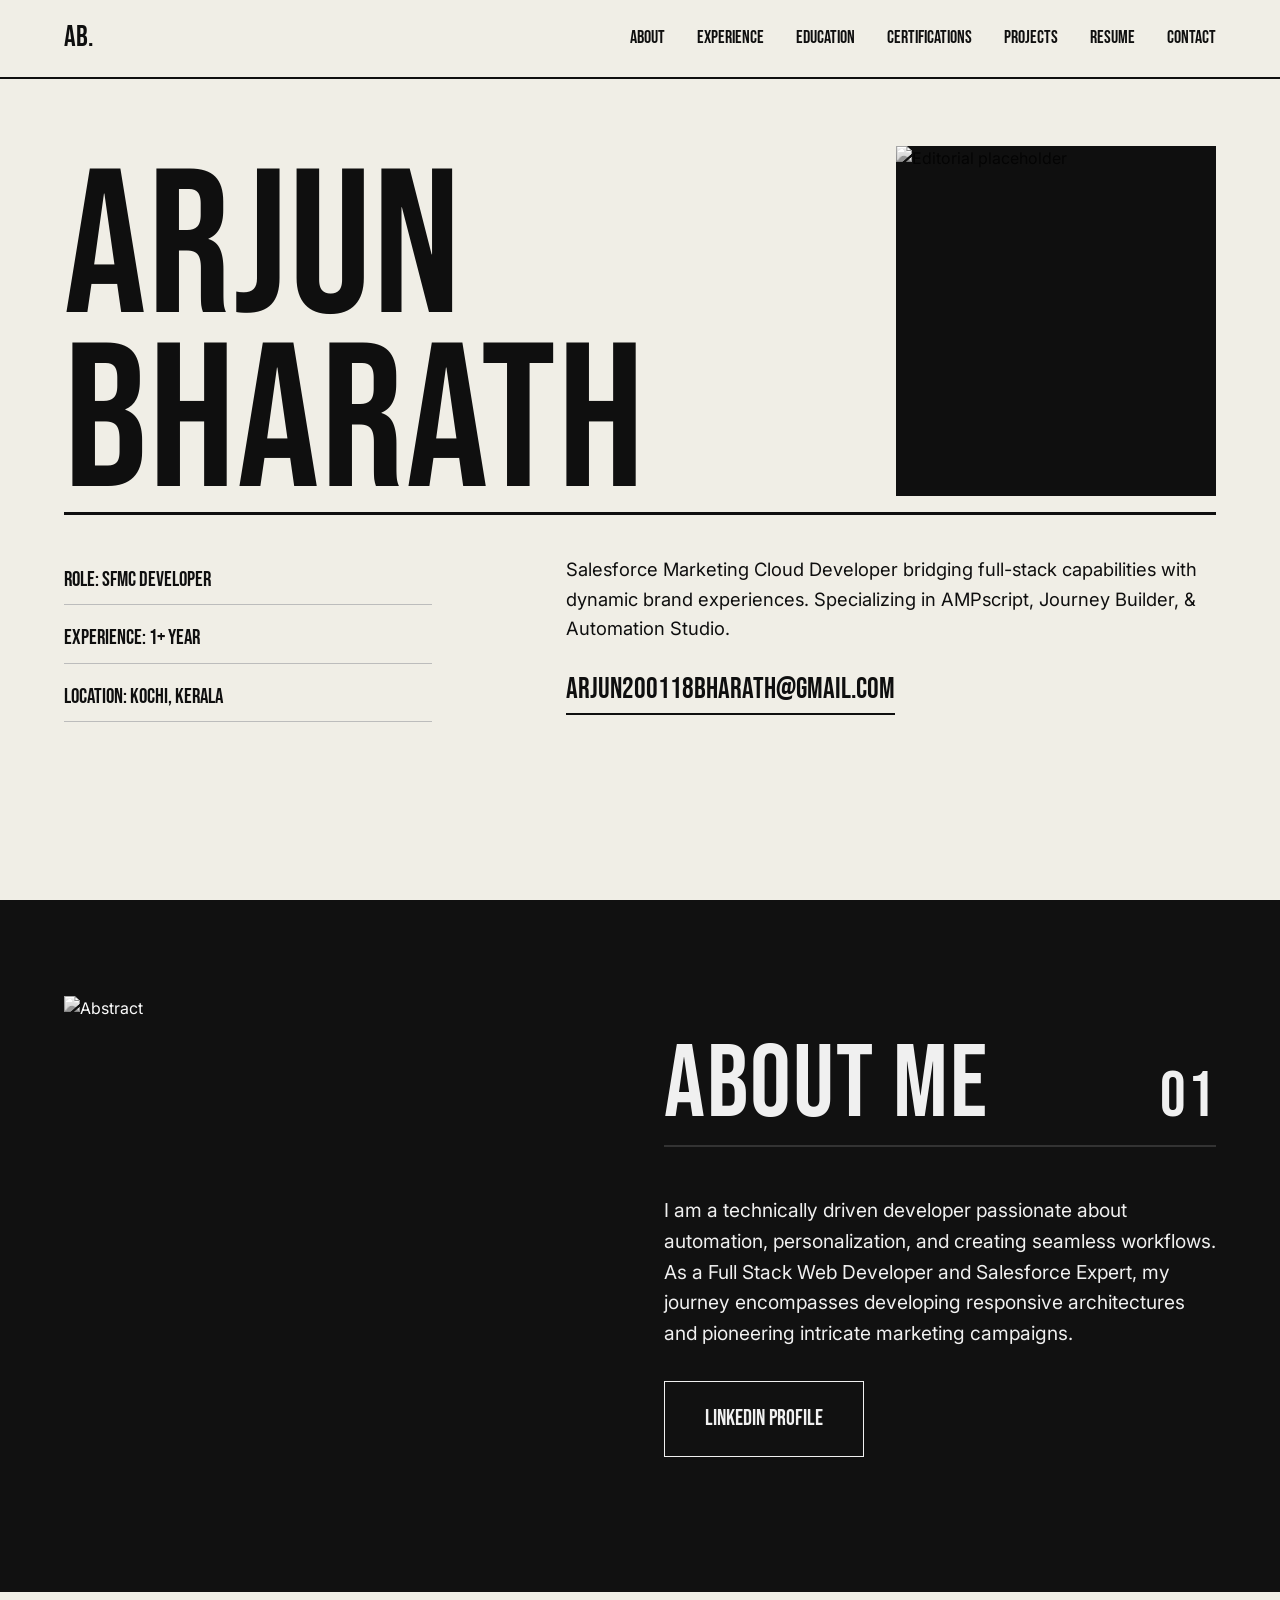
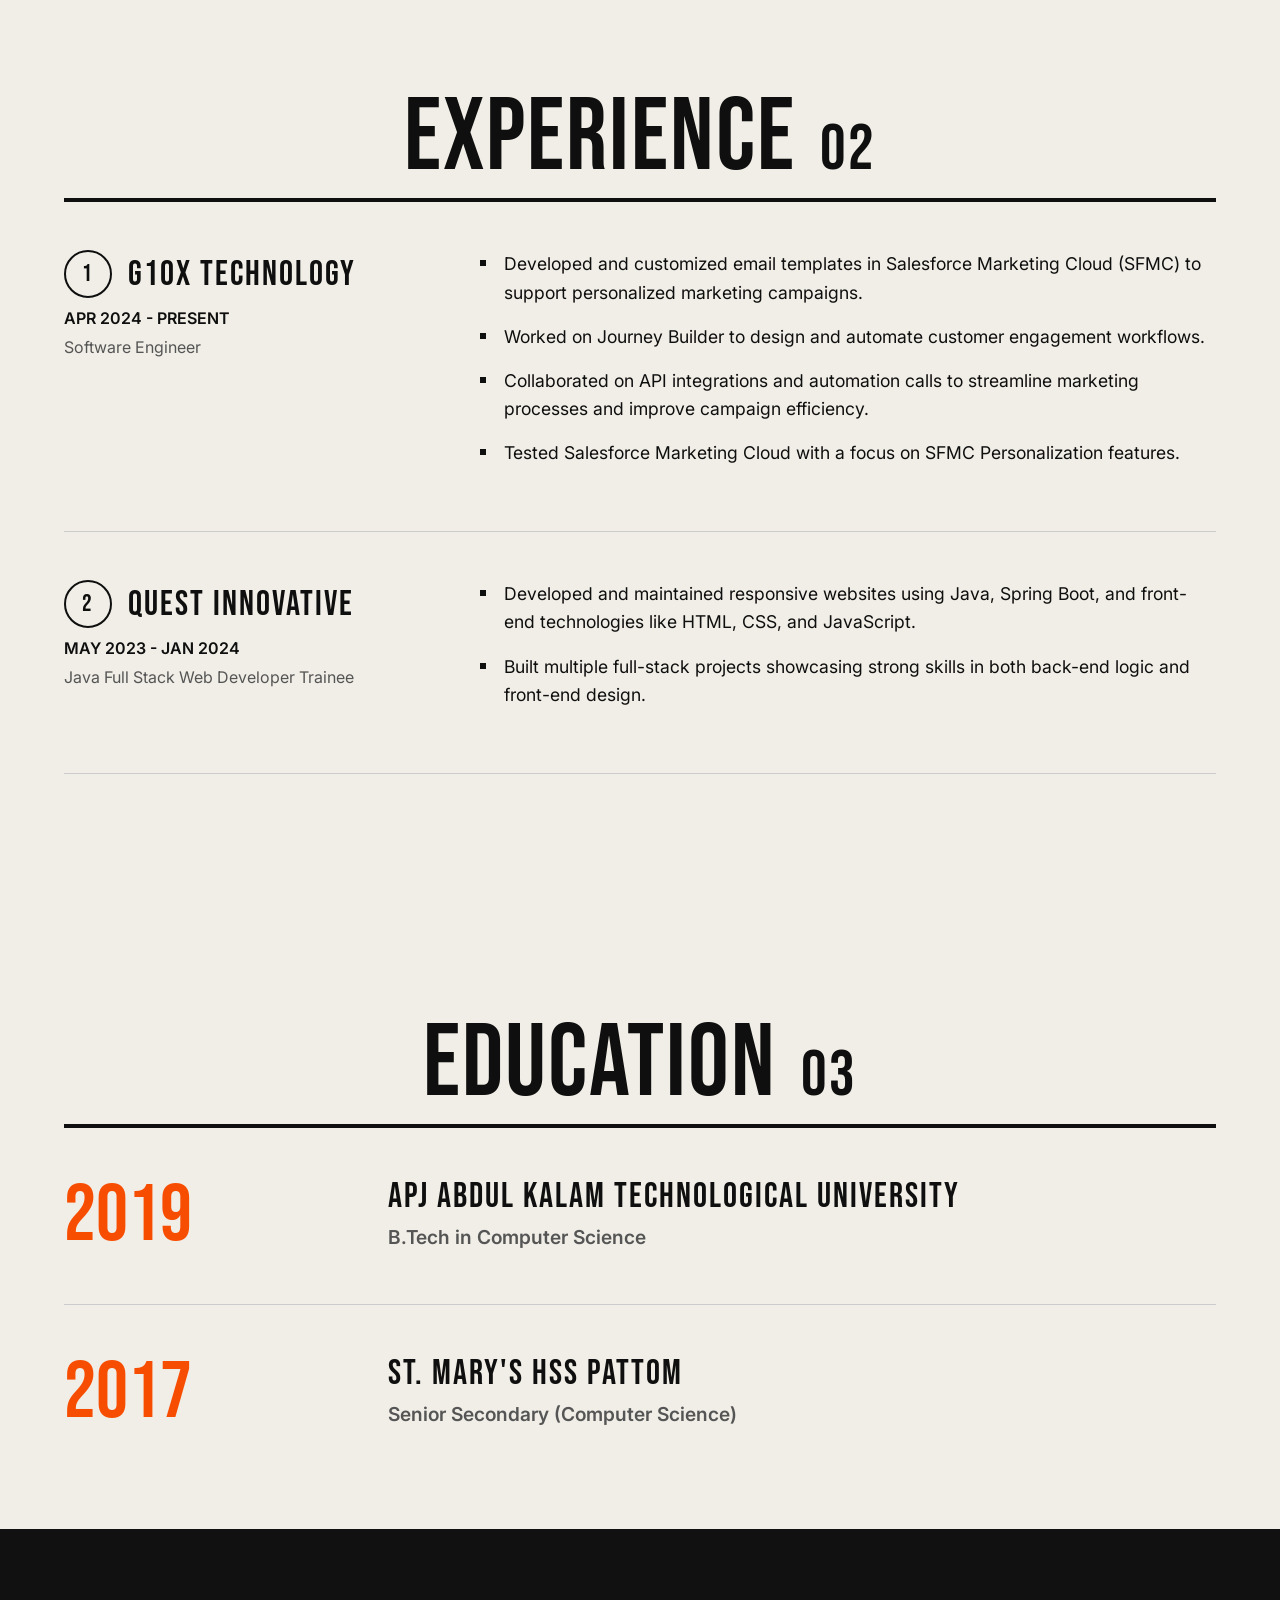
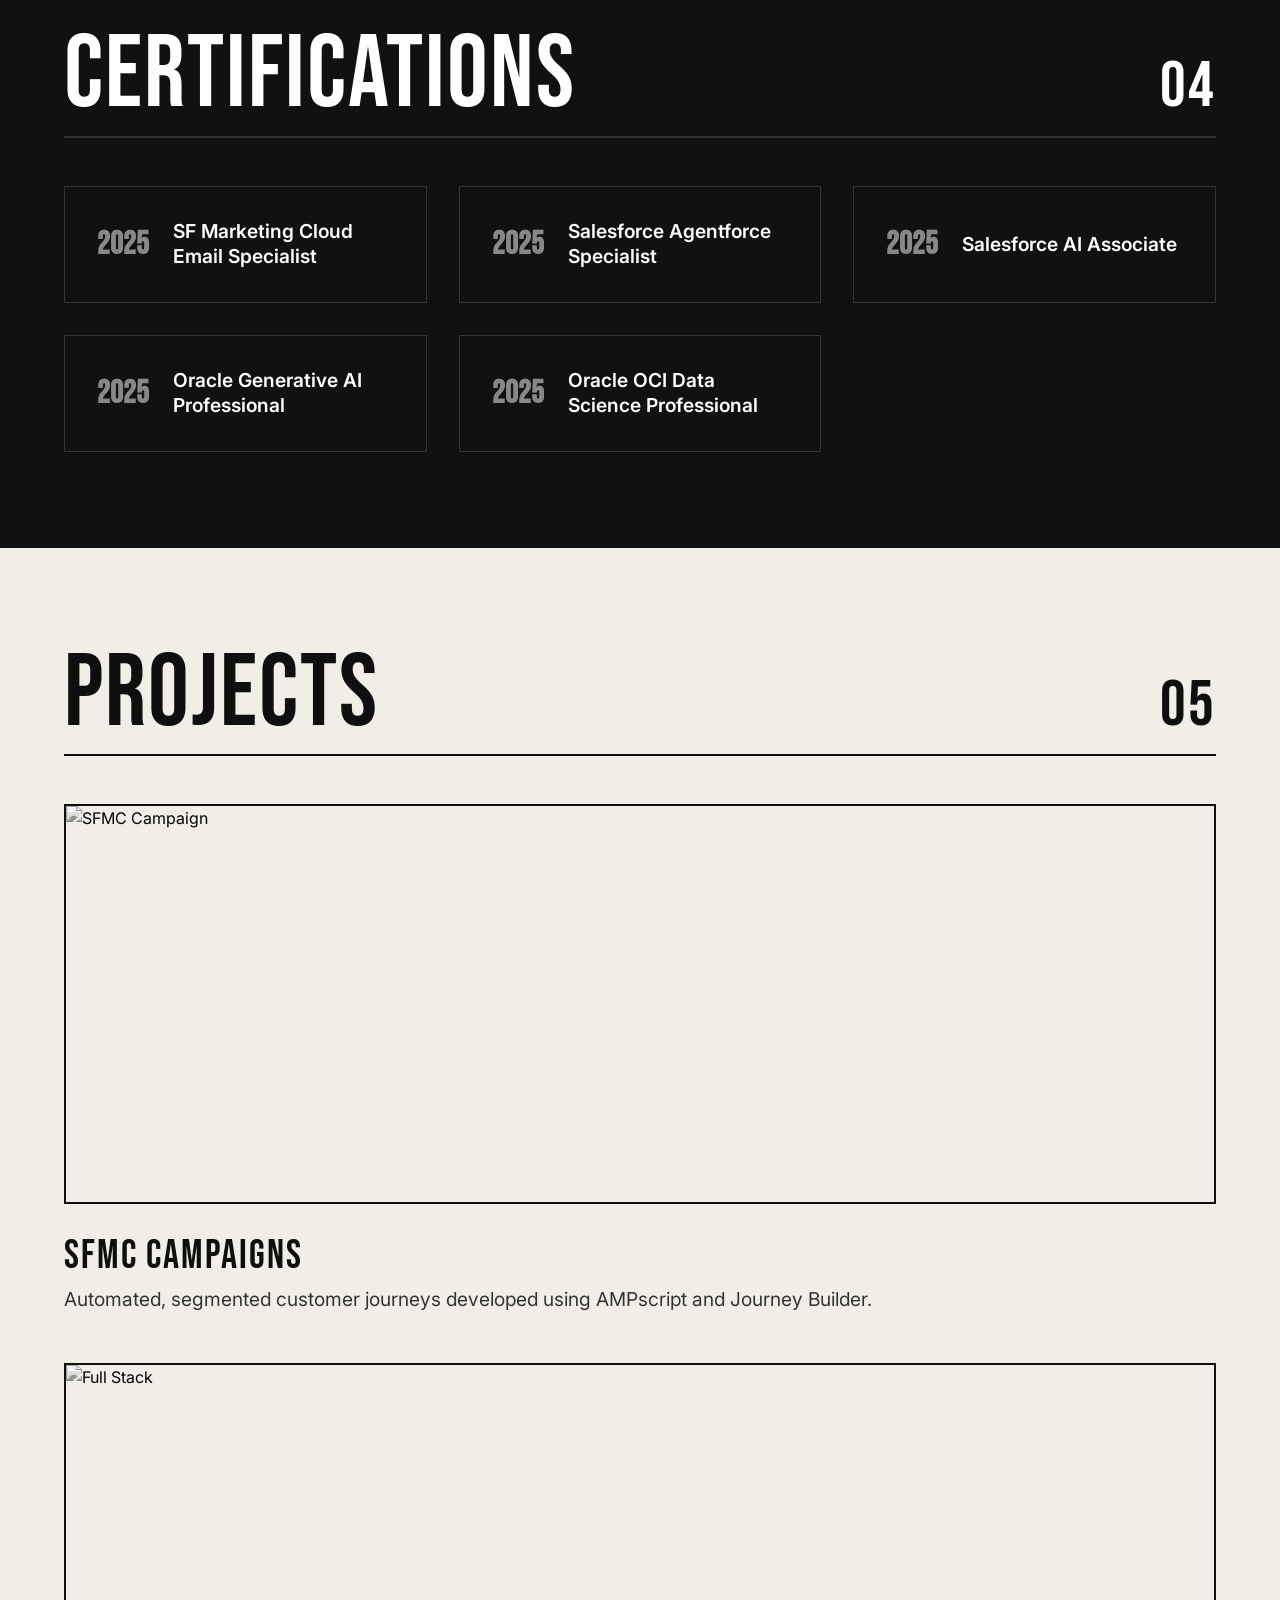
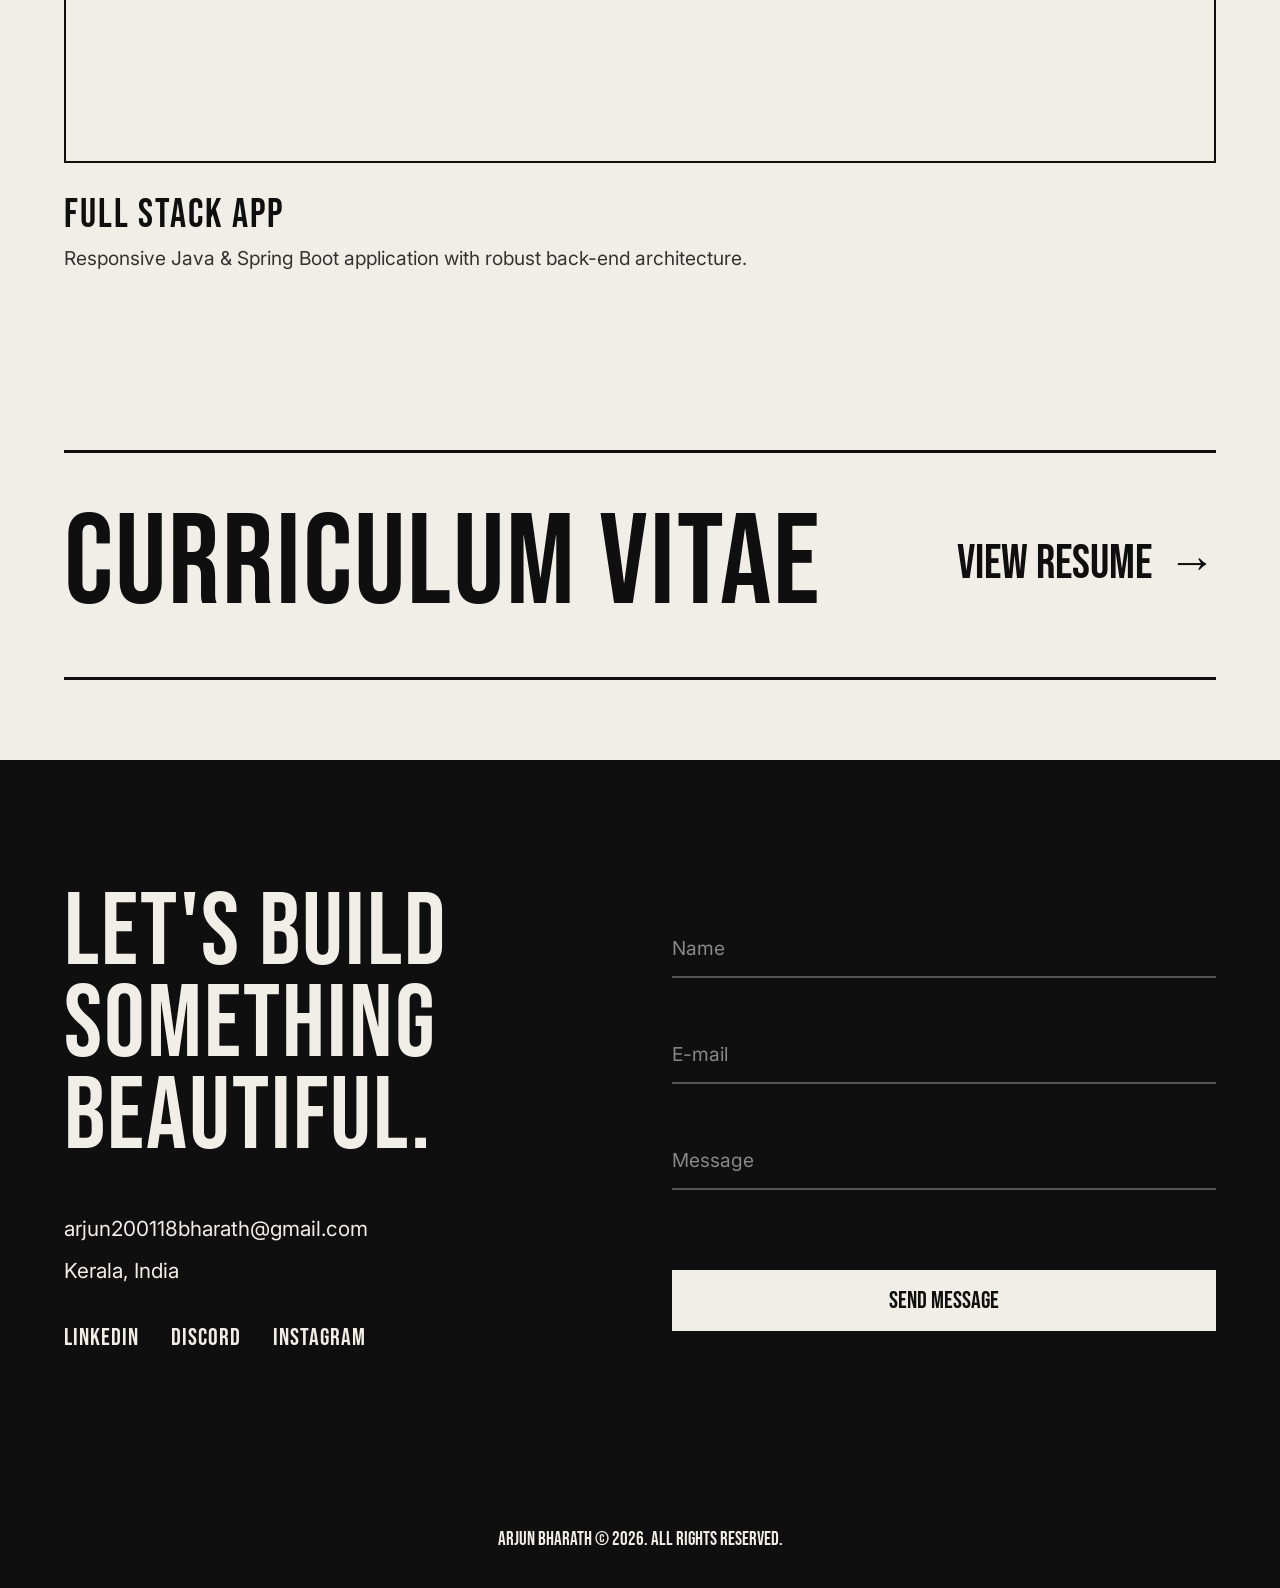
==== index.html @ ffaf6212 "Add files via upload" ====
<!DOCTYPE html>
<html lang="en">
<head>
    <meta charset="UTF-8">
    <meta name="viewport" content="width=device-width, initial-scale=1.0">
    <title>Arjun Bharath | Full Stack & Salesforce Developer</title>
    <!-- Google Fonts -->
    <link rel="preconnect" href="https://fonts.googleapis.com">
    <link rel="preconnect" href="https://fonts.gstatic.com" crossorigin>
    <link href="https://fonts.googleapis.com/css2?family=Bebas+Neue&family=Inter:wght@300;400;600&display=swap" rel="stylesheet">
    <link rel="stylesheet" href="style.css">
</head>
<body>
    
    <nav class="navbar">
        <a href="#" class="nav-brand">
            <span class="brand-short">AB.</span>
            <span class="brand-long">ARJUN BHARATH</span>
        </a>
        <div class="menu-toggle" id="mobile-menu">
            <span class="bar"></span>
            <span class="bar"></span>
            <span class="bar"></span>
        </div>
        <div class="nav-links" id="nav-links">
            <ul class="nav-list">
                <li><a href="#about" class="scroll-link">About</a></li>
                <li><a href="#experience" class="scroll-link">Experience</a></li>
                <li><a href="#education" class="scroll-link">Education</a></li>
                <li><a href="#certifications" class="scroll-link">Certifications</a></li>
                <li><a href="#projects" class="scroll-link">Projects</a></li>
                <li><a href="#resume" class="scroll-link">Resume</a></li>
                <li><a href="#contact" class="scroll-link">Contact</a></li>
            </ul>
            <div class="mobile-socials">
                <a href="https://linkedin.com/in/arjun-bharath-sr/" target="_blank">Ln.</a>
                <a href="#" target="_blank">Dc.</a>
                <a href="#" target="_blank">Ig.</a>
            </div>
        </div>
    </nav>

    <div id="smooth-wrapper">
        <div id="smooth-content">
            
            <header class="section-hero gs-reveal">
                <div class="hero-top-grid">
                    <h1 class="hero-title">ARJUN<br>BHARATH</h1>
                    <div class="hero-img-wrapper">
                        <img src="https://images.unsplash.com/photo-1549492423-400259a2e574?ixlib=rb-4.0.3&auto=format&fit=crop&w=800&q=80" alt="Editorial placeholder" class="hero-img">
                    </div>
                </div>
                <div class="hero-bottom-grid">
                    <div class="hero-meta">
                        <p>ROLE: SFMC DEVELOPER</p>
                        <p>EXPERIENCE: 1+ YEAR</p>
                        <p>LOCATION: KOCHI, KERALA</p>
                    </div>
                    <div class="hero-desc">
                        <p>Salesforce Marketing Cloud Developer bridging full-stack capabilities with dynamic brand experiences. Specializing in AMPscript, Journey Builder, & Automation Studio.</p>
                        <a href="mailto:arjun200118bharath@gmail.com" class="hero-link">arjun200118bharath@gmail.com</a>
                    </div>
                </div>
            </header>

            <section class="section-about gs-reveal" id="about">
                <div class="grid-layout grid-2">
                    <div class="img-container">
                        <img src="https://images.unsplash.com/photo-1533090161767-e6ffed986c88?ixlib=rb-4.0.3&auto=format&fit=crop&w=600&q=80" alt="Abstract">
                    </div>
                    <div class="about-text">
                        <h2 class="section-title">ABOUT ME <span class="number">01</span></h2>
                        <div class="about-desc">
                            <p>I am a technically driven developer passionate about automation, personalization, and creating seamless workflows. As a Full Stack Web Developer and Salesforce Expert, my journey encompasses developing responsive architectures and pioneering intricate marketing campaigns.</p>
                            <a href="https://linkedin.com/in/arjun-bharath-sr/" class="link-btn">LINKEDIN PROFILE</a>
                        </div>
                    </div>
                </div>
            </section>

            <section class="section-experience gs-reveal" id="experience">
                <h2 class="section-title text-center">EXPERIENCE <span class="number">02</span></h2>
                <div class="timeline">
                    <!-- Item 1 -->
                    <div class="timeline-item">
                        <div class="timeline-meta">
                            <h3><span class="circle-num">1</span> G10X TECHNOLOGY</h3>
                            <p>APR 2024 - PRESENT</p>
                            <p class="role">Software Engineer</p>
                        </div>
                        <div class="timeline-desc">
                            <ul>
                                <li>Developed and customized email templates in Salesforce Marketing Cloud (SFMC) to support personalized marketing campaigns.</li>
                                <li>Worked on Journey Builder to design and automate customer engagement workflows.</li>
                                <li>Collaborated on API integrations and automation calls to streamline marketing processes and improve campaign efficiency.</li>
                                <li>Tested Salesforce Marketing Cloud with a focus on SFMC Personalization features.</li>
                            </ul>
                        </div>
                    </div>
                    <!-- Item 2 -->
                    <div class="timeline-item">
                        <div class="timeline-meta">
                            <h3><span class="circle-num">2</span> QUEST INNOVATIVE</h3>
                            <p>MAY 2023 - JAN 2024</p>
                            <p class="role">Java Full Stack Web Developer Trainee</p>
                        </div>
                        <div class="timeline-desc">
                            <ul>
                                <li>Developed and maintained responsive websites using Java, Spring Boot, and front-end technologies like HTML, CSS, and JavaScript.</li>
                                <li>Built multiple full-stack projects showcasing strong skills in both back-end logic and front-end design.</li>
                            </ul>
                        </div>
                    </div>
                </div>
            </section>

            <section class="section-education gs-reveal" id="education">
                <h2 class="section-title text-center">EDUCATION <span class="number">03</span></h2>
                <div class="edu-timeline">
                    <div class="edu-item">
                        <div class="edu-year">2019</div>
                        <div class="edu-details">
                            <h3>APJ ABDUL KALAM TECHNOLOGICAL UNIVERSITY</h3>
                            <p>B.Tech in Computer Science</p>
                        </div>
                    </div>
                    <div class="edu-item">
                        <div class="edu-year">2017</div>
                        <div class="edu-details">
                            <h3>ST. MARY'S HSS PATTOM</h3>
                            <p>Senior Secondary (Computer Science)</p>
                        </div>
                    </div>
                </div>
            </section>
            
            <section class="section-certs gs-reveal" id="certifications">
                <h2 class="section-title">CERTIFICATIONS <span class="number">04</span></h2>
                <div class="cert-grid">
                    <div class="cert-item" data-title="SF Marketing Cloud Email Specialist" data-year="2025"><span class="cert-year">2025</span> <span class="cert-name">SF Marketing Cloud Email Specialist</span></div>
                    <div class="cert-item" data-title="Salesforce Agentforce Specialist" data-year="2025"><span class="cert-year">2025</span> <span class="cert-name">Salesforce Agentforce Specialist</span></div>
                    <div class="cert-item" data-title="Salesforce AI Associate" data-year="2025"><span class="cert-year">2025</span> <span class="cert-name">Salesforce AI Associate</span></div>
                    <div class="cert-item" data-title="Oracle Generative AI Professional" data-year="2025"><span class="cert-year">2025</span> <span class="cert-name">Oracle Generative AI Professional</span></div>
                    <div class="cert-item" data-title="Oracle OCI Data Science Professional" data-year="2025"><span class="cert-year">2025</span> <span class="cert-name">Oracle OCI Data Science Professional</span></div>
                </div>
            </section>

            <section class="section-projects gs-reveal" id="projects">
                <h2 class="section-title">PROJECTS <span class="number">05</span></h2>
                <div class="grid-layout projects-grid">
                    <div class="project-card">
                        <div class="project-img" style="height: 400px; overflow: hidden; border: 2px solid var(--text-color); margin-bottom: 2rem;">
                            <img src="https://images.unsplash.com/photo-1551288049-bebda4e38f71?ixlib=rb-4.0.3&auto=format&fit=crop&w=800&q=80" alt="SFMC Campaign" style="width: 100%; height: 100%; object-fit: cover; transition: transform 0.5s ease;">
                        </div>
                        <h3 class="project-title" style="font-size: 2.5rem; font-family: var(--font-heading); margin-bottom: 0.5rem;">SFMC CAMPAIGNS</h3>
                        <p class="project-desc" style="font-size: 1.2rem;">Automated, segmented customer journeys developed using AMPscript and Journey Builder.</p>
                    </div>
                    <div class="project-card">
                        <div class="project-img" style="height: 400px; overflow: hidden; border: 2px solid var(--text-color); margin-bottom: 2rem;">
                            <img src="https://images.unsplash.com/photo-1517694712202-14dd9538aa97?ixlib=rb-4.0.3&auto=format&fit=crop&w=800&q=80" alt="Full Stack" style="width: 100%; height: 100%; object-fit: cover; transition: transform 0.5s ease;">
                        </div>
                        <h3 class="project-title" style="font-size: 2.5rem; font-family: var(--font-heading); margin-bottom: 0.5rem;">FULL STACK APP</h3>
                        <p class="project-desc" style="font-size: 1.2rem;">Responsive Java & Spring Boot application with robust back-end architecture.</p>
                    </div>
                </div>
            </section>

            <section class="section-resume gs-reveal" id="resume">
                <a href="resume.html" class="resume-banner">
                    <h2 class="massive-text">CURRICULUM VITAE</h2>
                    <div class="btn-text">VIEW RESUME <span class="arrow">&#8594;</span></div>
                </a>
            </section>

            <section class="section-connect gs-reveal" id="contact">
                <div class="connect-grid">
                    <div class="connect-left">
                        <h2 class="massive-title">LET'S BUILD<br>SOMETHING<br>BEAUTIFUL.</h2>
                        <div class="connect-info">
                            <p><a href="mailto:arjun200118bharath@gmail.com">arjun200118bharath@gmail.com</a></p>
                            <p>Kerala, India</p>
                            <div class="connect-socials">
                                <a href="https://linkedin.com/in/arjun-bharath-sr/" target="_blank">LinkedIn</a>
                                <a href="#" target="_blank">Discord</a>
                                <a href="#" target="_blank">Instagram</a>
                            </div>
                        </div>
                    </div>
                    <div class="connect-right">
                        <form class="minimal-form">
                            <div class="form-row">
                                <input type="text" placeholder="Name" required>
                            </div>
                            <div class="form-row">
                                <input type="email" placeholder="E-mail" required>
                            </div>
                            <div class="form-row">
                                <input type="text" placeholder="Message" required>
                            </div>
                            <button type="submit" class="submit-btn" style="width: 100%; margin-top: 2rem;">SEND MESSAGE</button>
                        </form>
                    </div>
                </div>
            </section>

        </div>
    </div> <!-- end smooth wrappers -->
    
    <!-- Site Footer -->
    <footer class="site-footer">
        <p>ARJUN BHARATH &copy; 2026. ALL RIGHTS RESERVED.</p>
    </footer>

    <!-- Certificate Modal -->
    <div id="cert-modal" class="modal">
        <div class="modal-content">
            <span class="modal-close">&times;</span>
            <div class="modal-inner">
                <p id="modal-year" class="modal-year">2026</p>
                <h2 id="modal-title">Certificate Title</h2>
                <!-- Placeholder space for certificate image -->
                <div class="cert-img-placeholder" style="width: 100%; height: 350px; background-color: #f7f7f7; border: 2px dashed #0f0f0f; display: flex; justify-content: center; align-items: center; margin: 1.5rem 0;">
                    <span style="font-family: var(--font-heading); font-size: 2rem; color: #888;">[ INSERT CERTIFICATE PIC HERE ]</span>
                </div>
                <div class="modal-body">
                    <p>Verified specialization credential. Competencies proven through thorough assessment.</p>
                </div>
            </div>
        </div>
    </div>

    <!-- Scripts -->
    <!-- Lenis for smooth scrolling -->
    <script src="https://cdn.jsdelivr.net/gh/studio-freight/lenis@1.0.19/bundled/lenis.min.js"></script>
    <!-- GSAP -->
    <script src="https://cdnjs.cloudflare.com/ajax/libs/gsap/3.12.2/gsap.min.js"></script>
    <script src="https://cdnjs.cloudflare.com/ajax/libs/gsap/3.12.2/ScrollTrigger.min.js"></script>
    <!-- Custom JS -->
    <script src="script.js"></script>
</body>
</html>
---- style.css ----
:root {
    --bg-color: #f0eee6;
    --text-color: #0f0f0f;
    --border-color: #0f0f0f;
    --accent-color: #f74d00;
    --font-heading: 'Bebas Neue', Impact, sans-serif;
    --font-body: 'Inter', Helvetica, Arial, sans-serif;
}
::selection {
    background-color: var(--accent-color);
    color: #fff;
}

* {
    margin: 0;
    padding: 0;
    box-sizing: border-box;
}

html.lenis, html.lenis body {
    height: auto;
}

.lenis.lenis-smooth {
    scroll-behavior: auto !important;
}

.lenis.lenis-smooth [data-lenis-prevent] {
    overscroll-behavior: contain;
}

.lenis.lenis-stopped {
    overflow: hidden;
}

.lenis.lenis-scrolling iframe {
    pointer-events: none;
}

body {
    background-color: var(--bg-color);
    color: var(--text-color);
    font-family: var(--font-body);
    font-size: 16px;
    line-height: 1.6;
    overflow-x: hidden;
}

img {
    max-width: 100%;
    display: block;
    object-fit: cover;
    filter: grayscale(100%) contrast(1.1); /* Black and white editorial style */
}

a {
    color: inherit;
    text-decoration: none;
}

/* Typography */
h1, h2, h3, h4, .number, .circle-num {
    font-family: var(--font-heading);
    text-transform: uppercase;
    font-weight: normal;
    letter-spacing: 2px;
    line-height: 1;
}

.section-title {
    font-size: clamp(3.5rem, 8vw, 7rem);
    display: flex;
    justify-content: space-between;
    align-items: baseline;
    border-bottom: 2px solid var(--border-color);
    padding-bottom: 0.5rem;
    margin-bottom: 3rem;
}

.text-center {
    justify-content: center;
    gap: 1.5rem;
}

.number {
    font-size: clamp(2rem, 5vw, 4rem);
}

/* Layout Utilities */
section, header, footer {
    padding: 6rem 5%;
}

.grid-layout {
    display: grid;
    gap: 3rem;
}
.grid-2 {
    grid-template-columns: 1fr 1fr;
    align-items: center;
}
@media (max-width: 768px) {
    .grid-2 {
        grid-template-columns: 1fr;
    }
}

/* Hero Section */
.section-hero {
    min-height: 100vh;
    padding-top: 4rem;
    display: flex;
    flex-direction: column;
    justify-content: center;
}

.hero-top-grid {
    display: grid;
    grid-template-columns: 2.5fr 1fr;
    align-items: end;
    gap: 2rem;
    border-bottom: 3px solid var(--border-color);
    padding-bottom: 1rem;
    margin-bottom: 1rem;
}
.hero-title {
    font-size: clamp(6rem, 16vw, 16rem);
    line-height: 0.85;
    margin-bottom: -1rem; /* Tighten up bottom spacing due to massive line height */
}
.hero-img-wrapper {
    height: 350px;
    overflow: hidden;
    background-color: var(--border-color);
}
.hero-img-wrapper img {
    height: 100%;
    width: 100%;
}
@media (max-width: 900px) {
    .hero-top-grid {
        grid-template-columns: 1fr;
    }
    .hero-img-wrapper {
        height: 250px;
        order: -1;
    }
    .hero-title {
        margin-bottom: 0;
    }
}

.hero-bottom-grid {
    display: grid;
    grid-template-columns: 1fr 2fr;
    gap: 3rem;
    padding-top: 1.5rem;
}
.hero-meta {
    display: flex;
    flex-direction: column;
    gap: 0.5rem;
}
.hero-meta p {
    font-family: var(--font-heading);
    font-size: 1.3rem;
    border-bottom: 1px solid #bcbcbc;
    padding: 0.5rem 0;
}
.hero-desc {
    font-size: 1.15rem;
    max-width: 650px;
    margin-left: auto;
}
.hero-link {
    display: inline-block;
    margin-top: 1.5rem;
    font-family: var(--font-heading);
    font-size: 1.8rem;
    border-bottom: 2px solid var(--border-color);
}
@media (max-width: 768px) {
    .hero-bottom-grid {
        grid-template-columns: 1fr;
    }
    .hero-desc {
        margin-left: 0;
    }
}

/* About Section */
.section-about {
    background-color: #111;
    color: #f0f0f0;
}
.section-about .section-title {
    border-color: #333;
}
.img-container {
    overflow: hidden;
    height: 500px;
}
.img-container img {
    height: 100%;
    width: 100%;
}
.about-desc p {
    font-size: 1.2rem;
    margin-bottom: 2rem;
}
.link-btn {
    display: inline-block;
    padding: 1.2rem 2.5rem;
    border: 1px solid #f0f0f0;
    font-family: var(--font-heading);
    font-size: 1.4rem;
    transition: all 0.3s ease;
}
.link-btn:hover {
    background-color: #f0f0f0;
    color: #111;
}
@media (max-width: 768px) {
    .img-container {
        height: 350px;
    }
}

/* Experience */
.timeline {
    border-top: 2px solid var(--border-color);
    padding-top: 3rem;
    margin-top: -3rem;
}
.timeline-item {
    display: grid;
    grid-template-columns: 1fr 2fr;
    gap: 3rem;
    border-bottom: 1px solid #ccc;
    padding-bottom: 3rem;
    margin-bottom: 3rem;
}
.timeline-meta h3 {
    font-size: 2.2rem;
    display: flex;
    align-items: center;
    gap: 1rem;
    margin-bottom: 0.5rem;
}
.circle-num {
    display: inline-flex;
    justify-content: center;
    align-items: center;
    width: 3rem;
    height: 3rem;
    border: 2px solid var(--text-color);
    border-radius: 50%;
    font-size: 1.5rem;
}
.timeline-meta p {
    font-weight: 600;
    margin-bottom: 0.2rem;
}
.timeline-meta .role {
    color: #555;
    font-weight: 400;
}
.timeline-desc {
    font-size: 1.1rem;
}
.timeline-desc ul {
    list-style-type: none;
}
.timeline-desc li {
    margin-bottom: 1rem;
    position: relative;
    padding-left: 1.5rem;
}
.timeline-desc li::before {
    content: '';
    position: absolute;
    left: 0;
    top: 10px;
    width: 6px;
    height: 6px;
    background-color: var(--text-color);
}
@media (max-width: 768px) {
    .timeline-item {grid-template-columns: 1fr; gap: 1rem;}
}

/* Education */
.edu-timeline {
    border-top: 2px solid var(--border-color);
    padding-top: 3rem;
    margin-top: -3rem;
}
.edu-item {
    display: grid;
    grid-template-columns: 1fr 3fr;
    gap: 3rem;
    border-bottom: 1px solid #ccc;
    padding-bottom: 3rem;
    margin-bottom: 3rem;
    align-items: center;
}
.edu-item:last-child {
    border-bottom: none;
    margin-bottom: 0;
    padding-bottom: 0;
}
.edu-year {
    font-family: var(--font-heading);
    font-size: clamp(3.5rem, 8vw, 5rem);
    color: var(--accent-color);
    line-height: 1;
}
.edu-details h3 {
    font-size: 2.2rem;
    margin-bottom: 0.5rem;
}
.edu-details p {
    font-size: 1.2rem;
    font-weight: 600;
    color: #555;
}
@media (max-width: 768px) {
    .edu-item {
        grid-template-columns: 1fr;
        gap: 1rem;
        align-items: flex-start;
    }
}

/* Certifications */
.section-certs {
    background-color: #111;
    color: #fff;
}
.section-certs .section-title {
    border-color: #333;
}
.cert-grid {
    display: grid;
    grid-template-columns: repeat(auto-fit, minmax(320px, 1fr));
    gap: 2rem;
}
.cert-item {
    border: 1px solid #333;
    padding: 2rem;
    font-size: 1.2rem;
    font-weight: 600;
    display: flex;
    align-items: center;
    gap: 1.5rem;
    transition: background-color 0.3s;
}
.cert-item:hover {
    background-color: #222;
}
.cert-name {
    line-height: 1.3;
}
.cert-year {
    font-family: var(--font-heading);
    font-size: 2rem;
    color: #888;
}

/* Projects Redesign */
.project-row {
    margin-bottom: 6rem;
    position: relative;
}
.project-row:last-child {
    margin-bottom: 0;
}
.project-massive-title {
    font-family: var(--font-heading);
    font-size: clamp(4rem, 10vw, 10rem);
    line-height: 0.85;
    word-break: break-all;
    margin-bottom: 2rem;
    color: var(--text-color);
    border-bottom: 2px solid var(--border-color);
    padding-bottom: 1rem;
}
.project-info {
    display: grid;
    grid-template-columns: 2fr 1.5fr;
    gap: 3rem;
    align-items: center;
}
.project-row:nth-child(even) .project-info {
    grid-template-columns: 1.5fr 2fr;
}
.project-row:nth-child(even) .project-info .project-img {
    order: 2;
}
.project-row:nth-child(even) .project-info .project-desc {
    order: 1;
    text-align: right;
    font-size: 1.3rem;
}
.project-img {
    height: 400px;
    overflow: hidden;
    border: 2px solid var(--text-color);
}
.project-img img {
    width: 100%;
    height: 100%;
    transition: transform 0.5s ease;
}
.project-row:hover .project-img img {
    transform: scale(1.05);
}
.project-desc {
    font-size: 1.3rem;
    color: #333;
}
@media (max-width: 768px) {
    .project-info, .project-row:nth-child(even) .project-info {
        grid-template-columns: 1fr;
    }
    .project-row:nth-child(even) .project-info .project-img {
        order: 1;
    }
    .project-row:nth-child(even) .project-info .project-desc {
        order: 2;
        text-align: left;
    }
    .project-img {
        height: 300px;
    }
}

/* Resume Banner Section */
.section-resume {
   padding: 0;
   margin: 5rem 5%;
}
.resume-banner {
   display: flex;
   justify-content: space-between;
   align-items: center;
   border-top: 3px solid var(--text-color);
   border-bottom: 3px solid var(--text-color);
   padding: 3rem 0;
   transition: background-color 0.4s, padding 0.4s;
   cursor: pointer;
}
.resume-banner .massive-text {
   font-family: var(--font-heading);
   font-size: clamp(3rem, 10vw, 10rem);
   margin: 0;
   line-height: 1;
}
.resume-banner .btn-text {
   font-family: var(--font-heading);
   font-size: clamp(1.5rem, 4vw, 3rem);
   display: flex;
   align-items: center;
   gap: 1rem;
   white-space: nowrap;
}
.resume-banner:hover {
   background-color: var(--text-color);
   color: var(--bg-color);
   padding: 3rem 2rem;
}
@media (max-width: 768px) {
    .resume-banner {
        flex-direction: column;
        align-items: flex-start;
        gap: 2rem;
    }
}

/* Contact Section */
.section-connect {
    background-color: var(--text-color);
    color: var(--bg-color);
    padding: 8rem 5%;
}
.connect-grid {
    display: grid;
    grid-template-columns: 1fr 1fr;
    gap: 4rem;
}
.massive-title {
    font-family: var(--font-heading);
    font-size: clamp(4rem, 8vw, 7rem);
    line-height: 0.9;
    margin-bottom: 3rem;
}
.connect-info p, .connect-info a {
    font-size: 1.3rem;
    margin-bottom: 0.5rem;
    transition: color 0.3s;
    display: block;
}
.connect-socials {
    margin-top: 2rem;
    display: flex;
    gap: 2rem;
}
.connect-socials a {
    font-family: var(--font-heading);
    font-size: 1.5rem;
    letter-spacing: 1px;
}
.connect-info a:hover {
    color: var(--accent-color);
}
.minimal-form {
    display: flex;
    flex-direction: column;
    gap: 3rem;
    padding-top: 2rem;
}
.form-row input {
    width: 100%;
    background: transparent;
    border: none;
    border-bottom: 2px solid #555;
    padding: 1rem 0;
    font-family: var(--font-body);
    font-size: 1.2rem;
    color: var(--bg-color);
    transition: border-color 0.3s;
}
.form-row input:focus {
    outline: none;
    border-bottom-color: var(--accent-color);
}
.form-row input::placeholder {
    color: #888;
}
.submit-btn {
    background-color: var(--bg-color);
    color: var(--text-color);
    border: none;
    padding: 1rem 3rem;
    font-family: var(--font-heading);
    font-size: 1.5rem;
    cursor: pointer;
    transition: background-color 0.3s, color 0.3s;
}
.submit-btn:hover {
    background-color: var(--accent-color);
    color: #fff;
}
@media (max-width: 768px) {
    .connect-grid {
        grid-template-columns: 1fr;
        gap: 3rem;
    }
}

/* Navbar */
.navbar {
    position: fixed;
    top: 0;
    left: 0;
    width: 100%;
    display: flex;
    justify-content: space-between;
    align-items: center;
    padding: 1.5rem 5%;
    background-color: var(--bg-color);
    border-bottom: 2px solid var(--border-color);
    z-index: 1000;
    transition: padding 0.3s ease;
}
.navbar.scrolled {
    padding: 0.8rem 5%;
}
.nav-brand {
    position: relative;
    font-family: var(--font-heading);
    font-size: 1.8rem;
    line-height: 1;
    display: block;
    height: 1.8rem;
    width: 32px;
    overflow: hidden;
    transition: width 0.4s cubic-bezier(0.25, 1, 0.5, 1);
}
.brand-short, .brand-long {
    position: absolute;
    top: 0;
    left: 0;
    white-space: nowrap;
    transition: opacity 0.4s ease, transform 0.4s ease;
}
.brand-long {
    opacity: 0;
    transform: translateX(10px);
}
.navbar.scrolled .nav-brand {
    width: 135px;
}
.navbar.scrolled .brand-short {
    opacity: 0;
    transform: translateX(-10px);
}
.navbar.scrolled .brand-long {
    opacity: 1;
    transform: translateX(0);
}
.nav-links {
    display: flex;
    align-items: center;
}
.nav-list {
    list-style: none;
    display: flex;
    gap: 2rem;
}
.mobile-socials {
    display: none;
}
.nav-list a {
    font-family: var(--font-heading);
    font-size: 1.1rem;
    position: relative;
    padding-bottom: 4px;
}
.nav-list a::after {
    content: '';
    position: absolute;
    bottom: 0;
    left: 0;
    width: 0%;
    height: 2px;
    background-color: var(--text-color);
    transition: width 0.3s ease;
}
.nav-list a:hover::after {
    width: 100%;
}
.menu-toggle {
    display: none;
    flex-direction: column;
    justify-content: space-between;
    width: 30px;
    height: 20px;
    cursor: pointer;
    z-index: 1001;
}
.menu-toggle .bar {
    height: 2px;
    width: 100%;
    background-color: var(--text-color);
    transition: all 0.3s ease;
}

@media (max-width: 768px) {
    .menu-toggle {
        display: flex;
    }
    .nav-links {
        position: fixed;
        top: 0;
        right: -100%;
        width: 100%;
        height: 100vh;
        background-color: var(--text-color);
        color: var(--bg-color);
        flex-direction: column;
        justify-content: center;
        align-items: flex-start;
        padding-left: 15%;
        transition: right 0.4s ease;
        z-index: 998;
        display: flex;
    }
    .nav-links.active {
        right: 0;
    }
    .nav-list {
        display: flex;
        flex-direction: column;
        gap: 1.5rem;
    }
    .nav-list a {
        font-size: 4rem; /* Massive font */
        line-height: 1;
        letter-spacing: 2px;
        color: var(--bg-color);
        transition: color 0.3s ease;
    }
    .nav-list a:hover, .nav-list a:active {
        color: #888;
    }
    .nav-list a::after {
        display: none;
    }
    .mobile-socials {
        display: flex;
        gap: 2rem;
        position: absolute;
        bottom: 8%;
    }
    .mobile-socials a {
        font-family: var(--font-heading);
        font-size: 1.2rem;
        color: var(--bg-color);
        letter-spacing: 2px;
        transition: color 0.3s;
    }
    .mobile-socials a:hover {
        color: #888;
    }
    .menu-toggle.active .bar:nth-child(1) {
        transform: translateY(9px) rotate(45deg);
        background-color: var(--bg-color);
    }
    .menu-toggle.active .bar:nth-child(2) {
        opacity: 0;
    }
    .menu-toggle.active .bar:nth-child(3) {
        transform: translateY(-9px) rotate(-45deg);
        background-color: var(--bg-color);
    }
}

/* Site Footer */
.site-footer {
    text-align: center;
    padding: 2rem 5%;
    background-color: var(--text-color);
    color: var(--bg-color);
    font-family: var(--font-heading);
    font-size: 1.2rem;
    position: relative;
    z-index: 10;
}

/* Certificate Modal */
.modal {
    position: fixed;
    top: 0;
    left: 0;
    width: 100%;
    height: 100vh;
    background-color: rgba(0, 0, 0, 0.9);
    z-index: 2000;
    display: flex;
    justify-content: center;
    align-items: center;
    opacity: 0;
    visibility: hidden;
    transition: opacity 0.3s ease, visibility 0.3s ease;
}
.modal.show {
    opacity: 1;
    visibility: visible;
}
.modal-content {
    background-color: var(--bg-color);
    color: var(--text-color);
    padding: 3rem;
    max-width: 600px;
    width: 90%;
    position: relative;
    border: 4px solid var(--text-color);
}
.modal-close {
    position: absolute;
    top: 1rem;
    right: 1.5rem;
    font-size: 2.5rem;
    cursor: pointer;
    font-family: var(--font-body);
}
.modal-year {
    font-family: var(--font-heading);
    font-size: 2rem;
    color: #888;
    margin-bottom: 0.5rem;
}
#modal-title {
    font-size: 3rem;
    line-height: 1.1;
    margin-bottom: 1.5rem;
}
.modal-body {
    font-size: 1.2rem;
}
.cert-item {
    cursor: pointer;
}
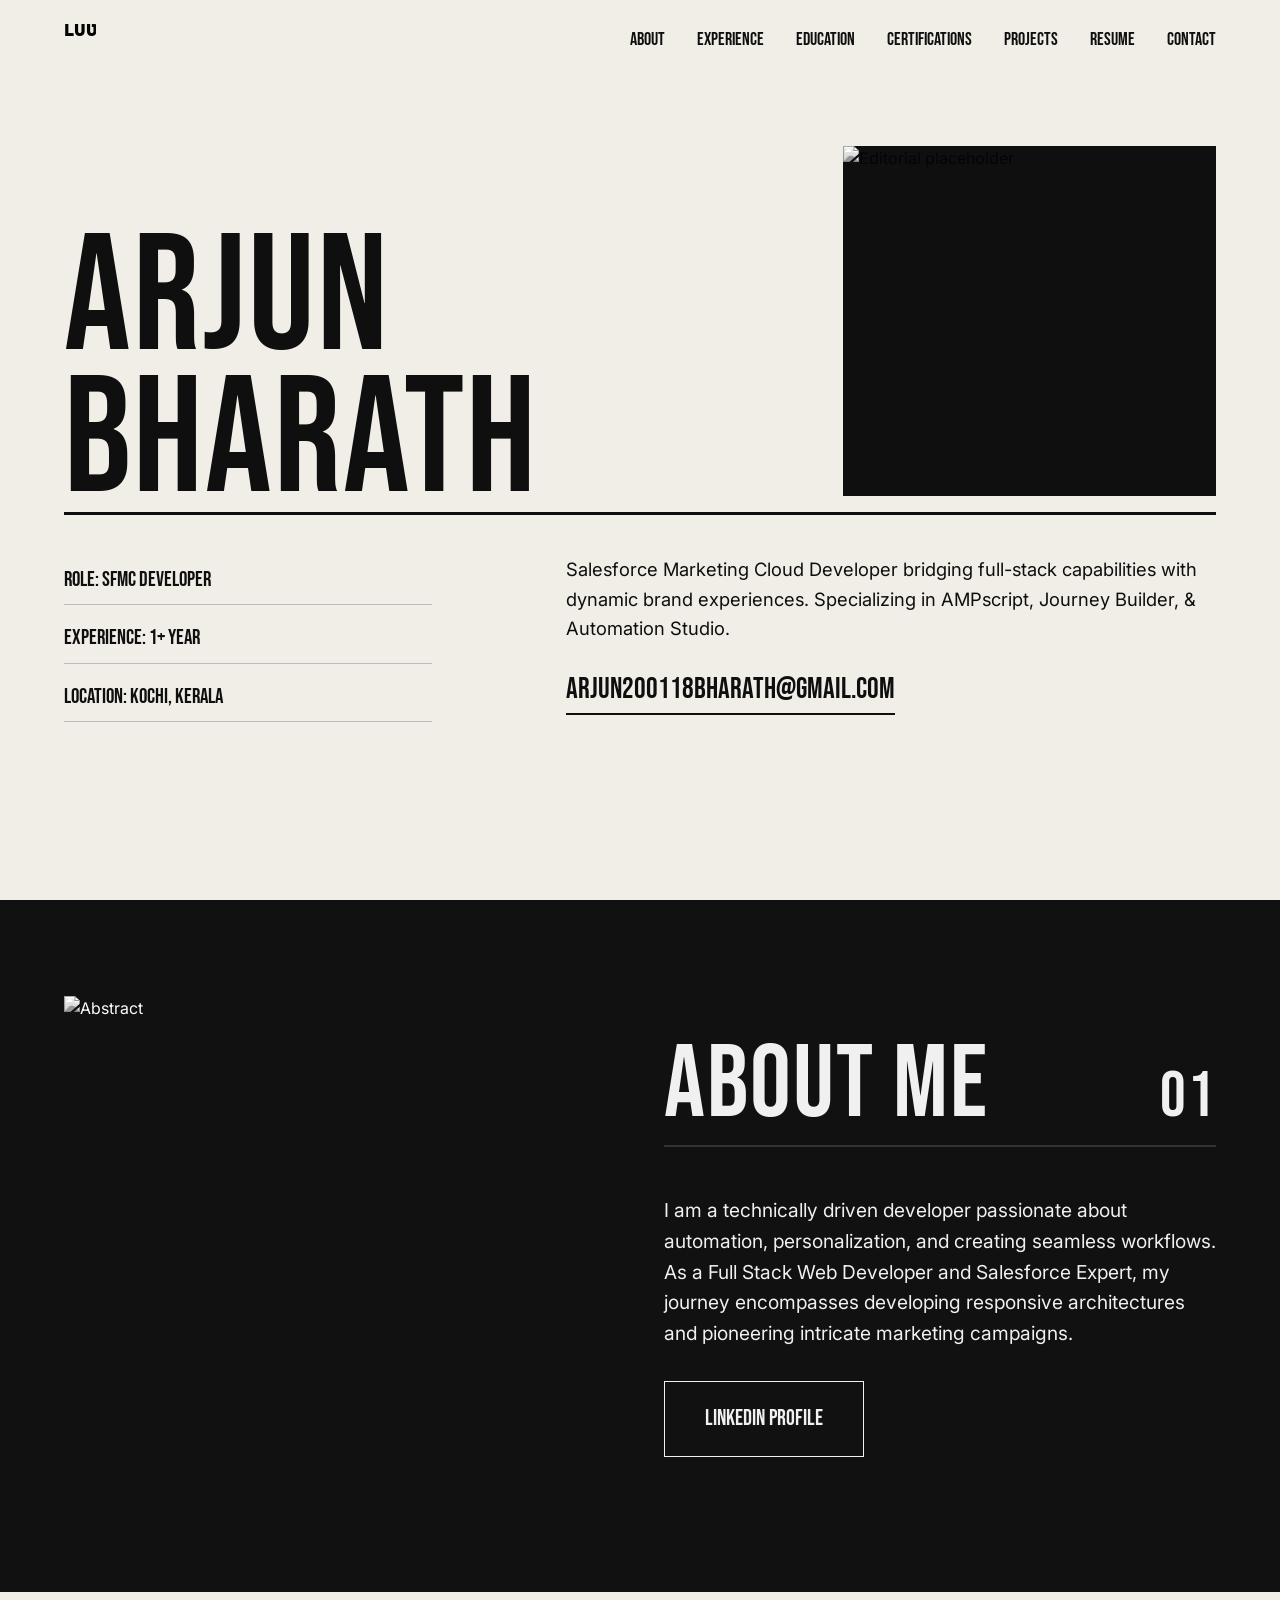
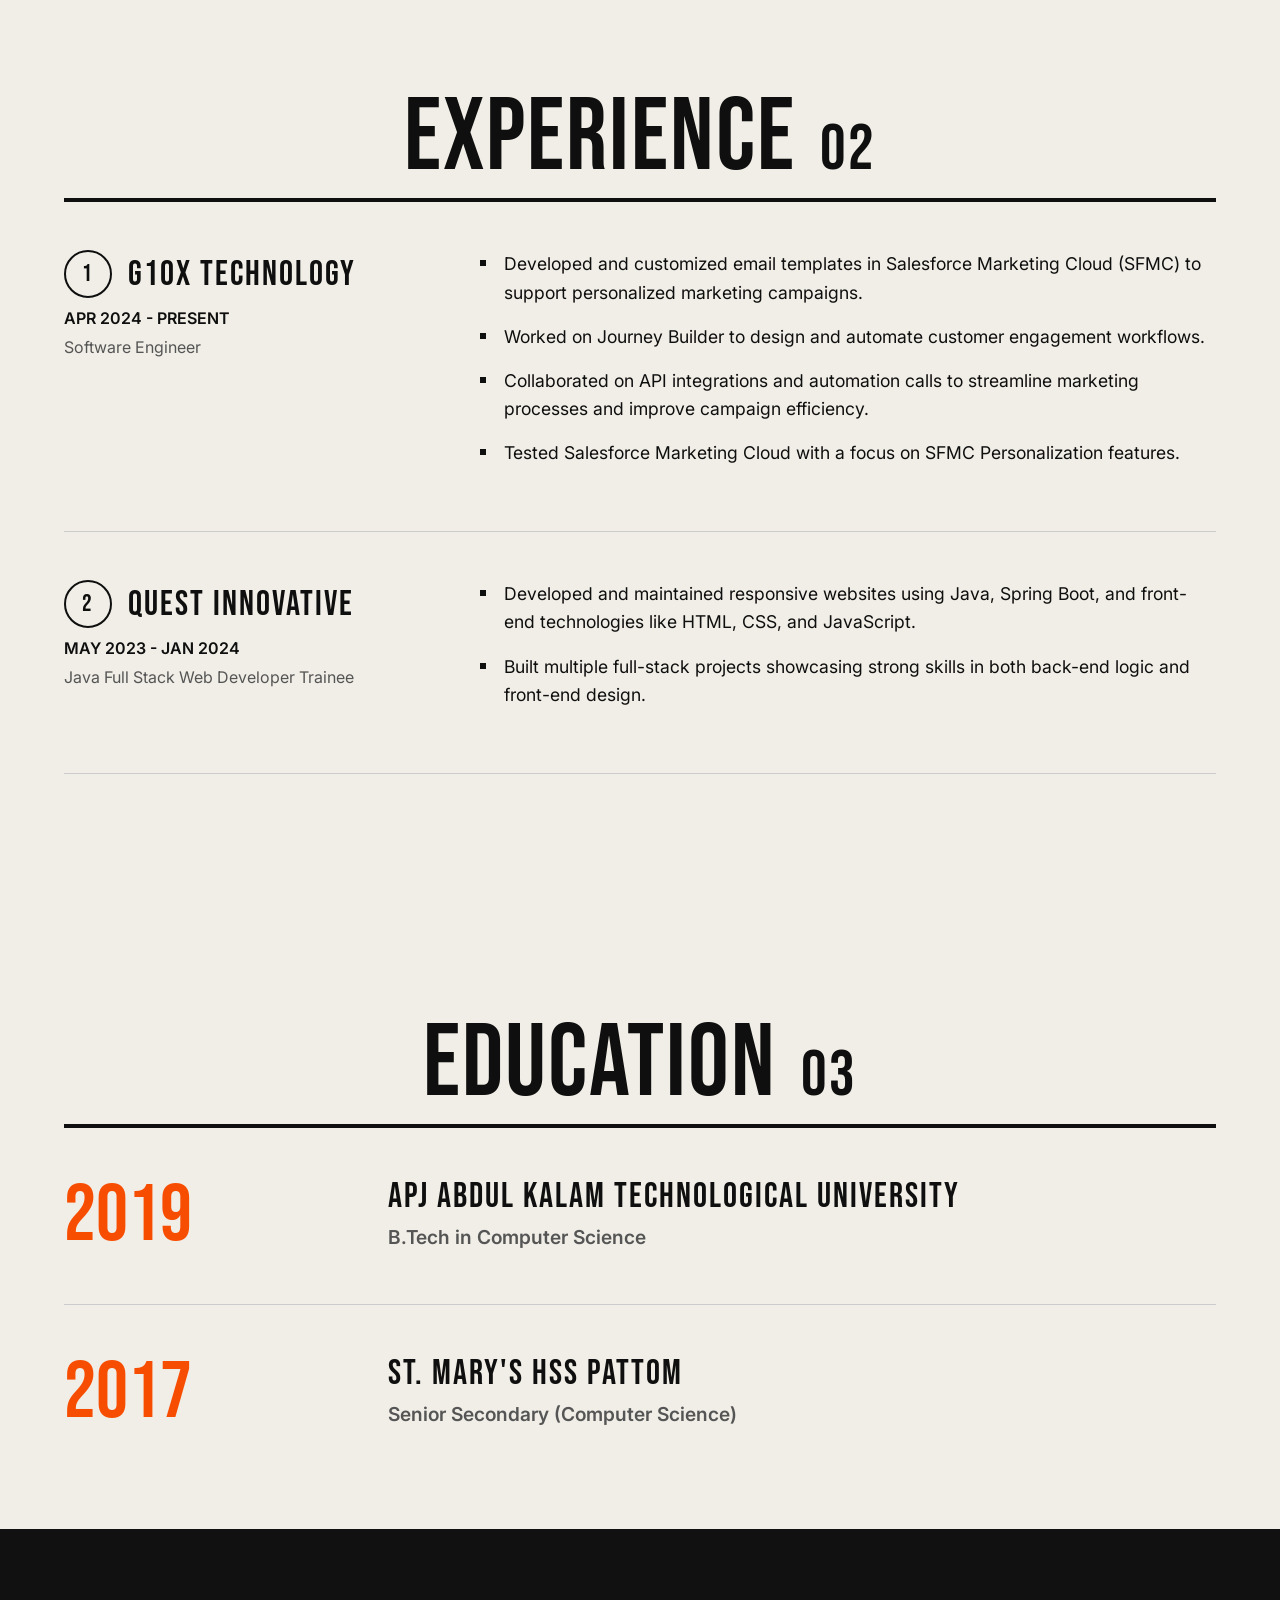
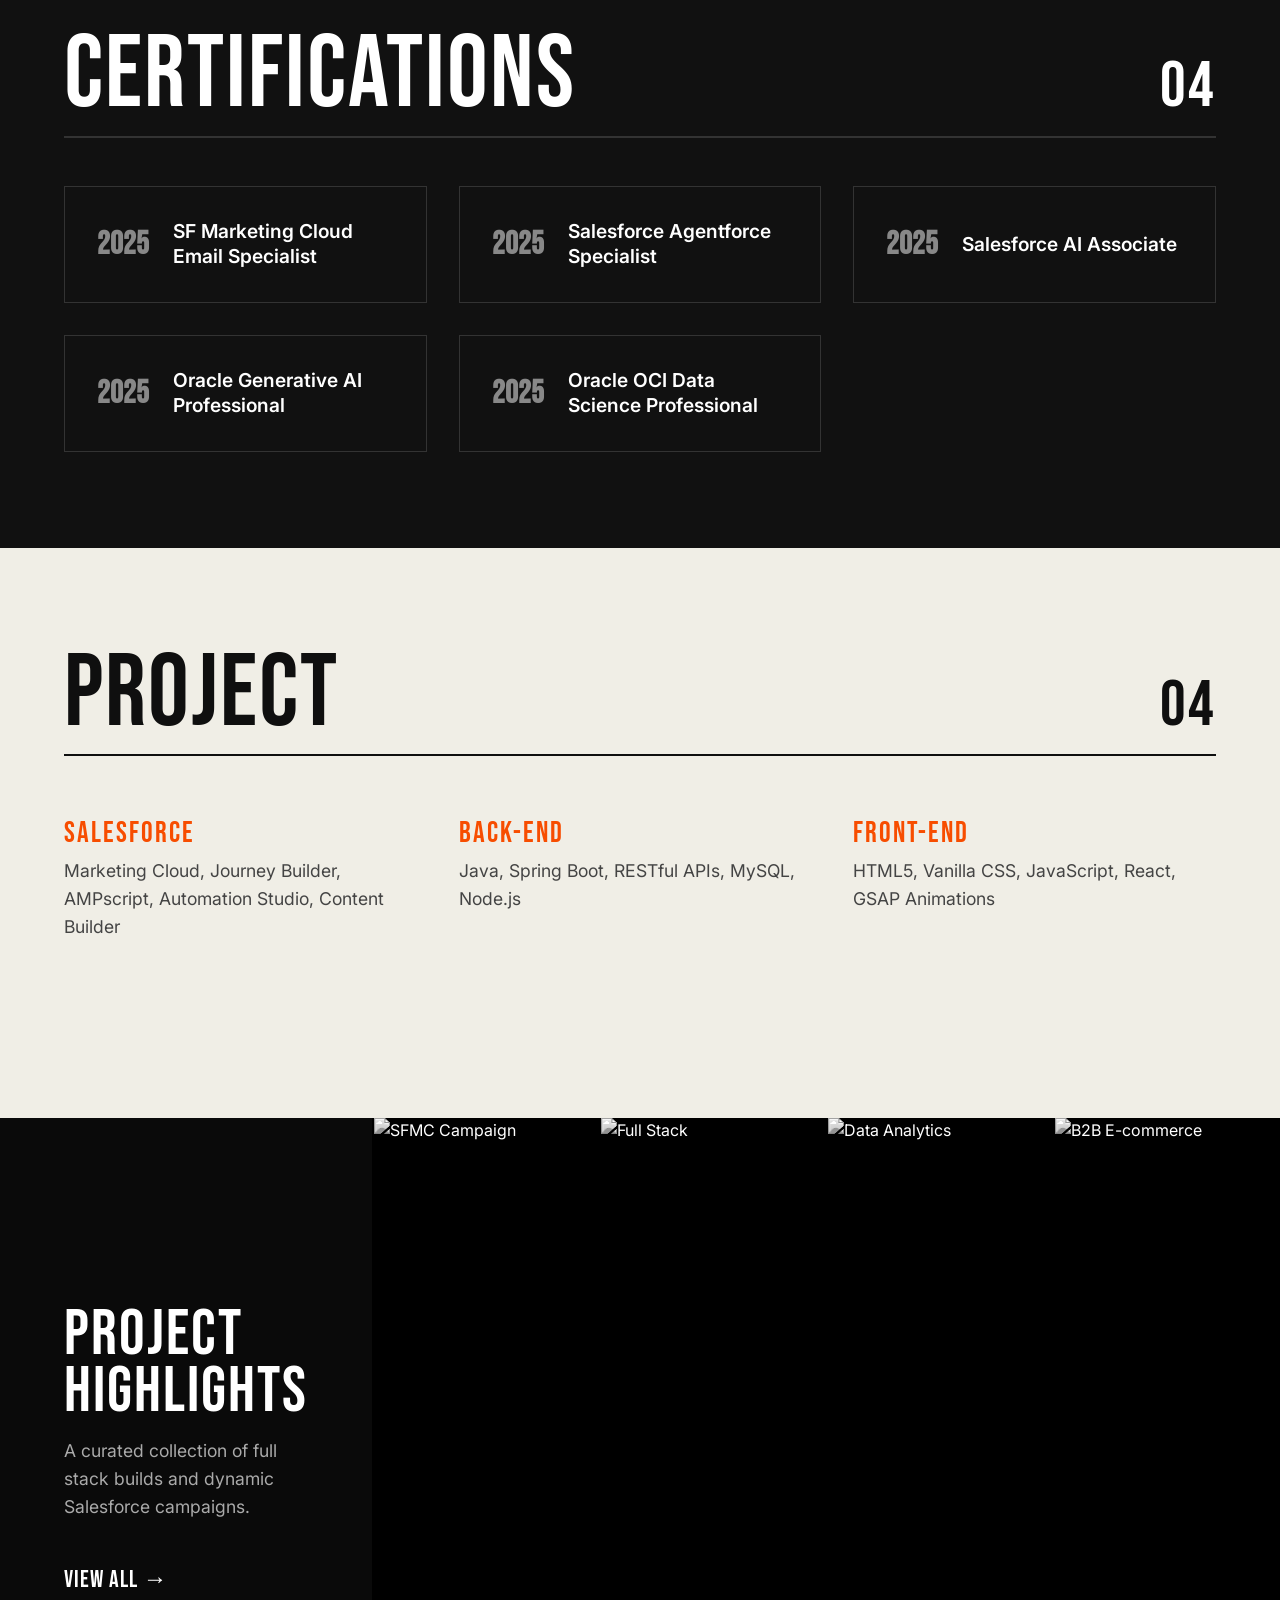
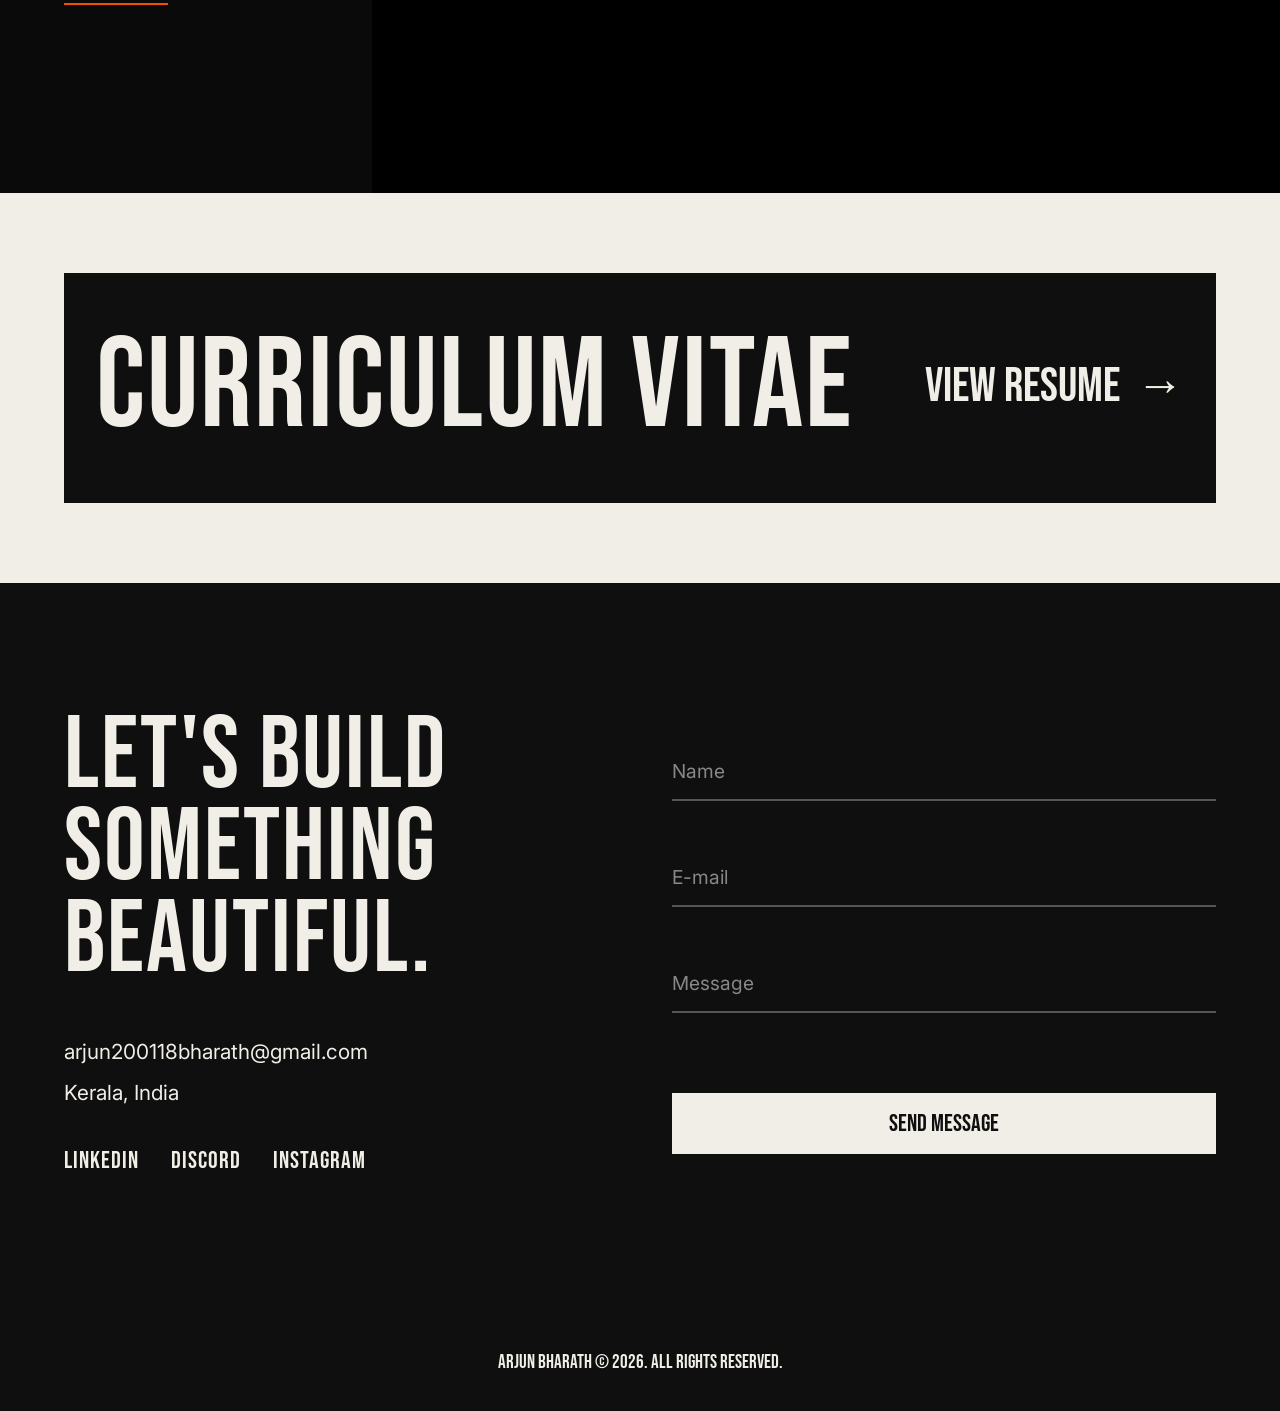
==== commit fdad0377: "Add files via upload" ====
--- a/index.html
+++ b/index.html
@@ -14,8 +14,11 @@
     
     <nav class="navbar">
         <a href="#" class="nav-brand">
-            <span class="brand-short">AB.</span>
-            <span class="brand-long">ARJUN BHARATH</span>
+            <div class="nav-gif-wrapper">
+                <img src="gif/e2cef156d0df0260c6bff65c5299db19.gif" alt="Logo" class="nav-gif">
+            </div>
+            <span class="nav-arjun">ARJUN </span>
+            <span class="nav-bharath">BHARATH</span>
         </a>
         <div class="menu-toggle" id="mobile-menu">
             <span class="bar"></span>
@@ -145,22 +148,65 @@
                 </div>
             </section>
 
-            <section class="section-projects gs-reveal" id="projects">
-                <h2 class="section-title">PROJECTS <span class="number">05</span></h2>
-                <div class="grid-layout projects-grid">
-                    <div class="project-card">
-                        <div class="project-img" style="height: 400px; overflow: hidden; border: 2px solid var(--text-color); margin-bottom: 2rem;">
-                            <img src="https://images.unsplash.com/photo-1551288049-bebda4e38f71?ixlib=rb-4.0.3&auto=format&fit=crop&w=800&q=80" alt="SFMC Campaign" style="width: 100%; height: 100%; object-fit: cover; transition: transform 0.5s ease;">
-                        </div>
-                        <h3 class="project-title" style="font-size: 2.5rem; font-family: var(--font-heading); margin-bottom: 0.5rem;">SFMC CAMPAIGNS</h3>
-                        <p class="project-desc" style="font-size: 1.2rem;">Automated, segmented customer journeys developed using AMPscript and Journey Builder.</p>
-                    </div>
-                    <div class="project-card">
-                        <div class="project-img" style="height: 400px; overflow: hidden; border: 2px solid var(--text-color); margin-bottom: 2rem;">
-                            <img src="https://images.unsplash.com/photo-1517694712202-14dd9538aa97?ixlib=rb-4.0.3&auto=format&fit=crop&w=800&q=80" alt="Full Stack" style="width: 100%; height: 100%; object-fit: cover; transition: transform 0.5s ease;">
-                        </div>
-                        <h3 class="project-title" style="font-size: 2.5rem; font-family: var(--font-heading); margin-bottom: 0.5rem;">FULL STACK APP</h3>
-                        <p class="project-desc" style="font-size: 1.2rem;">Responsive Java & Spring Boot application with robust back-end architecture.</p>
+            <!-- Skills Section -->
+            <section class="section-skills gs-reveal" id="skills">
+                <h2 class="section-title">PROJECT <span class="number">04</span></h2>
+                <div class="skills-container">
+                    <div class="skill-category">
+                        <h3>SALESFORCE</h3>
+                        <p>Marketing Cloud, Journey Builder, AMPscript, Automation Studio, Content Builder</p>
+                    </div>
+                    <div class="skill-category">
+                        <h3>BACK-END</h3>
+                        <p>Java, Spring Boot, RESTful APIs, MySQL, Node.js</p>
+                    </div>
+                    <div class="skill-category">
+                        <h3>FRONT-END</h3>
+                        <p>HTML5, Vanilla CSS, JavaScript, React, GSAP Animations</p>
+                    </div>
+                </div>
+            </section>
+
+            <!-- Projects Accordion Section -->
+            <section class="section-projects accordion-theme gs-reveal" id="projects">
+                <div class="accordion-container">
+                    <!-- Static Intro slice -->
+                    <div class="accordion-intro">
+                        <h3>PROJECT HIGHLIGHTS</h3>
+                        <p>A curated collection of full stack builds and dynamic Salesforce campaigns.</p>
+                        <a href="projects.html" class="view-all">VIEW ALL &rarr;</a>
+                    </div>
+                    
+                    <!-- Accordion Gallery Slices -->
+                    <div class="accordion-gallery">
+                        <div class="accordion-slice active">
+                            <img src="https://images.unsplash.com/photo-1551288049-bebda4e38f71?ixlib=rb-4.0.3&auto=format&fit=crop&w=800&q=80" alt="SFMC Campaign">
+                            <div class="slice-content">
+                                <h3>SFMC CAMPAIGNS</h3>
+                                <p>Automated customer journeys & AMPscript functionality.</p>
+                            </div>
+                        </div>
+                        <div class="accordion-slice">
+                            <img src="https://images.unsplash.com/photo-1517694712202-14dd9538aa97?ixlib=rb-4.0.3&auto=format&fit=crop&w=800&q=80" alt="Full Stack">
+                            <div class="slice-content">
+                                <h3>FULL STACK APP</h3>
+                                <p>Responsive Java & Spring Boot application architecture.</p>
+                            </div>
+                        </div>
+                        <div class="accordion-slice">
+                            <img src="https://images.unsplash.com/photo-1460925895917-afdab827c52f?ixlib=rb-4.0.3&auto=format&fit=crop&w=800&q=80" alt="Data Analytics">
+                            <div class="slice-content">
+                                <h3>ANALYTICS DASHBOARD</h3>
+                                <p>Interactive data visualization interface.</p>
+                            </div>
+                        </div>
+                        <div class="accordion-slice">
+                            <img src="https://images.unsplash.com/photo-1542744173-8e7e53415bb0?ixlib=rb-4.0.3&auto=format&fit=crop&w=800&q=80" alt="B2B E-commerce">
+                            <div class="slice-content">
+                                <h3>B2B E-COMMERCE</h3>
+                                <p>Robust purchasing platform with dynamic pricing.</p>
+                            </div>
+                        </div>
                     </div>
                 </div>
             </section>
@@ -229,6 +275,33 @@
         </div>
     </div>
 
+    <!-- Project Modal -->
+    <div id="project-modal" class="modal">
+        <div class="modal-content" style="max-width: 800px; padding: 0;">
+            <span class="modal-close" id="project-modal-close" style="top: 20px; right: 20px; color: #fff; text-shadow: 0 0 5px rgba(0,0,0,0.5); z-index: 10;">&times;</span>
+            <div class="project-modal-img" style="width: 100%; height: 350px; overflow: hidden; position: relative;">
+                <img id="project-modal-image" src="" alt="Project Image" style="width: 100%; height: 100%; object-fit: cover;">
+                <div style="position: absolute; bottom: 0; left: 0; width: 100%; height: 100%; background: linear-gradient(to top, rgba(0,0,0,0.8), transparent);"></div>
+                <h2 id="project-modal-title" style="position: absolute; bottom: 20px; left: 30px; font-size: 3.5rem; color: #fff; margin: 0; font-family: var(--font-heading);">Project Title</h2>
+            </div>
+            <div class="modal-inner text-left" style="padding: 30px;">
+                <div class="modal-body" style="margin-bottom: 2rem;">
+                    <p id="project-modal-desc" style="font-size: 1.15rem; color: #333; line-height: 1.6;">Detailed description of the project goes here. It will explain the tech stack and the outcome.</p>
+                </div>
+                <div class="project-modal-buttons" style="display: flex; gap: 1rem; flex-wrap: wrap;">
+                    <a href="#" id="project-github-btn" target="_blank" class="card-btn-light" style="display: flex; align-items: center; justify-content: center; flex: none;">
+                        <svg width="18" height="18" viewBox="0 0 24 24" fill="currentColor" style="margin-right: 8px; margin-bottom: 2px;"><path d="M12 0c-6.626 0-12 5.373-12 12 0 5.302 3.438 9.8 8.207 11.387.599.111.793-.261.793-.577v-2.234c-3.338.726-4.033-1.416-4.033-1.416-.546-1.387-1.333-1.756-1.333-1.756-1.089-.745.083-.729.083-.729 1.205.084 1.839 1.237 1.839 1.237 1.07 1.834 2.807 1.304 3.492.997.107-.775.418-1.305.762-1.604-2.665-.305-5.467-1.334-5.467-5.931 0-1.311.469-2.381 1.236-3.221-.124-.303-.535-1.524.117-3.176 0 0 1.008-.322 3.301 1.23.957-.266 1.983-.399 3.003-.404 1.02.005 2.047.138 3.006.404 2.291-1.552 3.297-1.23 3.297-1.23.653 1.653.242 2.874.118 3.176.77.84 1.235 1.911 1.235 3.221 0 4.609-2.807 5.624-5.479 5.921.43.372.823 1.102.823 2.222v3.293c0 .319.192.694.801.576 4.765-1.589 8.199-6.086 8.199-11.386 0-6.627-5.373-12-12-12z"/></svg> 
+                        VIEW GITHUB
+                    </a>
+                    <a href="#" id="project-live-btn" target="_blank" class="card-btn-light" style="display: flex; align-items: center; justify-content: center; flex: none;">
+                        <svg width="18" height="18" viewBox="0 0 24 24" fill="none" stroke="currentColor" stroke-width="2" stroke-linecap="round" stroke-linejoin="round" style="margin-right: 8px; margin-bottom: 2px;"><path d="M18 13v6a2 2 0 0 1-2 2H5a2 2 0 0 1-2-2V8a2 2 0 0 1 2-2h6"></path><polyline points="15 3 21 3 21 9"></polyline><line x1="10" y1="14" x2="21" y2="3"></line></svg>
+                        VIEW PROJECT
+                    </a>
+                </div>
+            </div>
+        </div>
+    </div>
+
     <!-- Scripts -->
     <!-- Lenis for smooth scrolling -->
     <script src="https://cdn.jsdelivr.net/gh/studio-freight/lenis@1.0.19/bundled/lenis.min.js"></script>
--- a/style.css
+++ b/style.css
@@ -6,6 +6,7 @@
     --font-heading: 'Bebas Neue', Impact, sans-serif;
     --font-body: 'Inter', Helvetica, Arial, sans-serif;
 }
+
 ::selection {
     background-color: var(--accent-color);
     color: #fff;
@@ -17,7 +18,8 @@
     box-sizing: border-box;
 }
 
-html.lenis, html.lenis body {
+html.lenis,
+html.lenis body {
     height: auto;
 }
 
@@ -50,7 +52,8 @@
     max-width: 100%;
     display: block;
     object-fit: cover;
-    filter: grayscale(100%) contrast(1.1); /* Black and white editorial style */
+    filter: grayscale(100%) contrast(1.1);
+    /* Black and white editorial style */
 }
 
 a {
@@ -59,7 +62,12 @@
 }
 
 /* Typography */
-h1, h2, h3, h4, .number, .circle-num {
+h1,
+h2,
+h3,
+h4,
+.number,
+.circle-num {
     font-family: var(--font-heading);
     text-transform: uppercase;
     font-weight: normal;
@@ -87,7 +95,9 @@
 }
 
 /* Layout Utilities */
-section, header, footer {
+section,
+header,
+footer {
     padding: 6rem 5%;
 }
 
@@ -95,10 +105,12 @@
     display: grid;
     gap: 3rem;
 }
+
 .grid-2 {
     grid-template-columns: 1fr 1fr;
     align-items: center;
 }
+
 @media (max-width: 768px) {
     .grid-2 {
         grid-template-columns: 1fr;
@@ -116,35 +128,43 @@
 
 .hero-top-grid {
     display: grid;
-    grid-template-columns: 2.5fr 1fr;
+    grid-template-columns: 2fr 1fr;
     align-items: end;
     gap: 2rem;
     border-bottom: 3px solid var(--border-color);
     padding-bottom: 1rem;
     margin-bottom: 1rem;
 }
+
 .hero-title {
-    font-size: clamp(6rem, 16vw, 16rem);
+    font-size: clamp(4rem, 13vw, 14rem);
     line-height: 0.85;
-    margin-bottom: -1rem; /* Tighten up bottom spacing due to massive line height */
-}
+    margin-bottom: -1rem;
+    /* Tighten up bottom spacing due to massive line height */
+    word-break: break-word;
+}
+
 .hero-img-wrapper {
     height: 350px;
     overflow: hidden;
     background-color: var(--border-color);
 }
+
 .hero-img-wrapper img {
     height: 100%;
     width: 100%;
 }
+
 @media (max-width: 900px) {
     .hero-top-grid {
         grid-template-columns: 1fr;
     }
+
     .hero-img-wrapper {
         height: 250px;
         order: -1;
     }
+
     .hero-title {
         margin-bottom: 0;
     }
@@ -156,22 +176,26 @@
     gap: 3rem;
     padding-top: 1.5rem;
 }
+
 .hero-meta {
     display: flex;
     flex-direction: column;
     gap: 0.5rem;
 }
+
 .hero-meta p {
     font-family: var(--font-heading);
     font-size: 1.3rem;
     border-bottom: 1px solid #bcbcbc;
     padding: 0.5rem 0;
 }
+
 .hero-desc {
     font-size: 1.15rem;
     max-width: 650px;
     margin-left: auto;
 }
+
 .hero-link {
     display: inline-block;
     margin-top: 1.5rem;
@@ -179,10 +203,12 @@
     font-size: 1.8rem;
     border-bottom: 2px solid var(--border-color);
 }
+
 @media (max-width: 768px) {
     .hero-bottom-grid {
         grid-template-columns: 1fr;
     }
+
     .hero-desc {
         margin-left: 0;
     }
@@ -193,21 +219,26 @@
     background-color: #111;
     color: #f0f0f0;
 }
+
 .section-about .section-title {
     border-color: #333;
 }
+
 .img-container {
     overflow: hidden;
     height: 500px;
 }
+
 .img-container img {
     height: 100%;
     width: 100%;
 }
+
 .about-desc p {
     font-size: 1.2rem;
     margin-bottom: 2rem;
 }
+
 .link-btn {
     display: inline-block;
     padding: 1.2rem 2.5rem;
@@ -216,10 +247,12 @@
     font-size: 1.4rem;
     transition: all 0.3s ease;
 }
+
 .link-btn:hover {
     background-color: #f0f0f0;
     color: #111;
 }
+
 @media (max-width: 768px) {
     .img-container {
         height: 350px;
@@ -232,6 +265,7 @@
     padding-top: 3rem;
     margin-top: -3rem;
 }
+
 .timeline-item {
     display: grid;
     grid-template-columns: 1fr 2fr;
@@ -240,6 +274,7 @@
     padding-bottom: 3rem;
     margin-bottom: 3rem;
 }
+
 .timeline-meta h3 {
     font-size: 2.2rem;
     display: flex;
@@ -247,6 +282,7 @@
     gap: 1rem;
     margin-bottom: 0.5rem;
 }
+
 .circle-num {
     display: inline-flex;
     justify-content: center;
@@ -257,25 +293,31 @@
     border-radius: 50%;
     font-size: 1.5rem;
 }
+
 .timeline-meta p {
     font-weight: 600;
     margin-bottom: 0.2rem;
 }
+
 .timeline-meta .role {
     color: #555;
     font-weight: 400;
 }
+
 .timeline-desc {
     font-size: 1.1rem;
 }
+
 .timeline-desc ul {
     list-style-type: none;
 }
+
 .timeline-desc li {
     margin-bottom: 1rem;
     position: relative;
     padding-left: 1.5rem;
 }
+
 .timeline-desc li::before {
     content: '';
     position: absolute;
@@ -285,8 +327,12 @@
     height: 6px;
     background-color: var(--text-color);
 }
+
 @media (max-width: 768px) {
-    .timeline-item {grid-template-columns: 1fr; gap: 1rem;}
+    .timeline-item {
+        grid-template-columns: 1fr;
+        gap: 1rem;
+    }
 }
 
 /* Education */
@@ -295,6 +341,7 @@
     padding-top: 3rem;
     margin-top: -3rem;
 }
+
 .edu-item {
     display: grid;
     grid-template-columns: 1fr 3fr;
@@ -304,26 +351,31 @@
     margin-bottom: 3rem;
     align-items: center;
 }
+
 .edu-item:last-child {
     border-bottom: none;
     margin-bottom: 0;
     padding-bottom: 0;
 }
+
 .edu-year {
     font-family: var(--font-heading);
     font-size: clamp(3.5rem, 8vw, 5rem);
     color: var(--accent-color);
     line-height: 1;
 }
+
 .edu-details h3 {
     font-size: 2.2rem;
     margin-bottom: 0.5rem;
 }
+
 .edu-details p {
     font-size: 1.2rem;
     font-weight: 600;
     color: #555;
 }
+
 @media (max-width: 768px) {
     .edu-item {
         grid-template-columns: 1fr;
@@ -337,14 +389,17 @@
     background-color: #111;
     color: #fff;
 }
+
 .section-certs .section-title {
     border-color: #333;
 }
+
 .cert-grid {
     display: grid;
     grid-template-columns: repeat(auto-fit, minmax(320px, 1fr));
     gap: 2rem;
 }
+
 .cert-item {
     border: 1px solid #333;
     padding: 2rem;
@@ -355,120 +410,214 @@
     gap: 1.5rem;
     transition: background-color 0.3s;
 }
+
 .cert-item:hover {
     background-color: #222;
 }
+
 .cert-name {
     line-height: 1.3;
 }
+
 .cert-year {
     font-family: var(--font-heading);
     font-size: 2rem;
     color: #888;
 }
 
-/* Projects Redesign */
-.project-row {
-    margin-bottom: 6rem;
+/* Skills Section */
+.section-skills {
+    background-color: var(--bg-color);
+}
+.skills-container {
+    display: grid;
+    grid-template-columns: repeat(auto-fit, minmax(280px, 1fr));
+    gap: 2rem;
+    padding-top: 1rem;
+}
+.skill-category h3 {
+    font-size: 1.8rem;
+    margin-bottom: 0.5rem;
+    color: var(--accent-color);
+}
+.skill-category p {
+    font-size: 1.1rem;
+    color: #444;
+}
+
+/* Accordion Gallery */
+.section-projects.accordion-theme {
+    background-color: #000;
+    color: #fff;
+    padding: 0; /* Full bleed layout */
+    margin: 5rem 0; /* separate from previous stuff */
+}
+.accordion-container {
+    display: flex;
+    height: 75vh;
+    min-height: 500px;
+    width: 100%;
+}
+.accordion-intro {
+    flex: 0 0 350px;
+    padding: 4rem;
+    display: flex;
+    flex-direction: column;
+    justify-content: center;
+    background-color: #0a0a0a;
+}
+.accordion-intro h3 {
+    font-family: var(--font-heading);
+    font-size: clamp(2.5rem, 5vw, 4rem);
+    line-height: 0.9;
+    margin-bottom: 1rem;
+    color: #fff;
+}
+.accordion-intro p {
+    font-size: 1.1rem;
+    color: #aaa;
+    margin-bottom: 2.5rem;
+}
+.view-all {
+    font-family: var(--font-heading);
+    font-size: 1.5rem;
+    letter-spacing: 1px;
+    color: #fff;
+    border-bottom: 2px solid var(--accent-color);
+    padding-bottom: 0.2rem;
+    align-self: flex-start;
+    transition: color 0.3s;
+}
+.view-all:hover {
+    color: var(--accent-color);
+}
+
+.accordion-gallery {
+    display: flex;
+    flex: 1;
+}
+.accordion-slice {
+    flex: 1;
     position: relative;
-}
-.project-row:last-child {
-    margin-bottom: 0;
-}
-.project-massive-title {
-    font-family: var(--font-heading);
-    font-size: clamp(4rem, 10vw, 10rem);
-    line-height: 0.85;
-    word-break: break-all;
-    margin-bottom: 2rem;
-    color: var(--text-color);
-    border-bottom: 2px solid var(--border-color);
-    padding-bottom: 1rem;
-}
-.project-info {
-    display: grid;
-    grid-template-columns: 2fr 1.5fr;
-    gap: 3rem;
-    align-items: center;
-}
-.project-row:nth-child(even) .project-info {
-    grid-template-columns: 1.5fr 2fr;
-}
-.project-row:nth-child(even) .project-info .project-img {
-    order: 2;
-}
-.project-row:nth-child(even) .project-info .project-desc {
-    order: 1;
-    text-align: right;
-    font-size: 1.3rem;
-}
-.project-img {
-    height: 400px;
     overflow: hidden;
-    border: 2px solid var(--text-color);
-}
-.project-img img {
+    transition: flex 0.7s cubic-bezier(0.25, 1, 0.5, 1);
+    cursor: pointer;
+    border-left: 2px solid #000; /* Separator lines */
+}
+.accordion-slice img {
+    position: absolute;
+    top: 0;
+    left: 0;
     width: 100%;
     height: 100%;
-    transition: transform 0.5s ease;
-}
-.project-row:hover .project-img img {
-    transform: scale(1.05);
-}
-.project-desc {
-    font-size: 1.3rem;
-    color: #333;
-}
-@media (max-width: 768px) {
-    .project-info, .project-row:nth-child(even) .project-info {
-        grid-template-columns: 1fr;
-    }
-    .project-row:nth-child(even) .project-info .project-img {
-        order: 1;
-    }
-    .project-row:nth-child(even) .project-info .project-desc {
-        order: 2;
-        text-align: left;
-    }
-    .project-img {
-        height: 300px;
+    object-fit: cover;
+    filter: grayscale(100%);
+    transition: filter 0.6s ease, transform 1s ease;
+}
+.accordion-slice:hover {
+    flex: 4; /* Dramatically expands active item */
+}
+.accordion-slice:hover img {
+    filter: grayscale(0%);
+    transform: scale(1.05); /* Slow ambient zoom */
+}
+.slice-content {
+    position: absolute;
+    bottom: 0;
+    left: 0;
+    width: 100%;
+    padding: 4rem 2rem 2rem 2rem;
+    background: linear-gradient(to top, rgba(0,0,0,0.95) 0%, transparent 100%);
+    opacity: 0;
+    transform: translateY(20px);
+    transition: all 0.5s ease 0.3s;
+    pointer-events: none;
+}
+.accordion-slice:hover .slice-content {
+    opacity: 1;
+    transform: translateY(0);
+}
+.slice-content h3 {
+    font-size: 2.5rem;
+    margin-bottom: 0.5rem;
+    line-height: 1;
+    color: #fff;
+}
+.slice-content p {
+    font-size: 1.1rem;
+    color: #ccc;
+}
+
+@media (max-width: 900px) {
+    .accordion-container {
+        flex-direction: column;
+        height: auto;
+    }
+    .accordion-intro {
+        flex: auto;
+        padding: 3rem 2rem;
+    }
+    .accordion-gallery {
+        flex-direction: column;
+        height: auto; /* Allow natural stacking instead of squishing into 70vh */
+    }
+    .accordion-slice {
+        border-left: none;
+        border-top: 2px solid #000;
+        height: 350px; /* Fixed height for mobile cards */
+        flex: none !important; /* Disable flex growth on hover for mobile */
+    }
+    .accordion-slice img {
+        filter: grayscale(0%); /* Always color on mobile */
+    }
+    .slice-content {
+        opacity: 1; /* Always show text on mobile */
+        transform: translateY(0);
+        pointer-events: auto; /* Allow clicking links if added inside later */
     }
 }
 
 /* Resume Banner Section */
 .section-resume {
-   padding: 0;
-   margin: 5rem 5%;
-}
+    padding: 0;
+    margin: 5rem 5%;
+}
+
 .resume-banner {
-   display: flex;
-   justify-content: space-between;
-   align-items: center;
-   border-top: 3px solid var(--text-color);
-   border-bottom: 3px solid var(--text-color);
-   padding: 3rem 0;
-   transition: background-color 0.4s, padding 0.4s;
-   cursor: pointer;
-}
+    display: flex;
+    justify-content: space-between;
+    align-items: center;
+    background-color: var(--text-color);
+    color: var(--bg-color);
+    border-top: 3px solid var(--text-color);
+    border-bottom: 3px solid var(--text-color);
+    padding: 3rem 2rem;
+    transition: background-color 0.4s, padding 0.4s;
+    cursor: pointer;
+}
+
 .resume-banner .massive-text {
-   font-family: var(--font-heading);
-   font-size: clamp(3rem, 10vw, 10rem);
-   margin: 0;
-   line-height: 1;
-}
+    font-family: var(--font-heading);
+    font-size: clamp(3rem, 10vw, 10rem);
+    margin: 0;
+    line-height: 1;
+}
+
 .resume-banner .btn-text {
-   font-family: var(--font-heading);
-   font-size: clamp(1.5rem, 4vw, 3rem);
-   display: flex;
-   align-items: center;
-   gap: 1rem;
-   white-space: nowrap;
-}
+    font-family: var(--font-heading);
+    font-size: clamp(1.5rem, 4vw, 3rem);
+    display: flex;
+    align-items: center;
+    gap: 1rem;
+    white-space: nowrap;
+}
+
 .resume-banner:hover {
-   background-color: var(--text-color);
-   color: var(--bg-color);
-   padding: 3rem 2rem;
-}
+    background-color: var(--accent-color);
+    color: #fff;
+    padding: 3rem 3rem;
+}
+
 @media (max-width: 768px) {
     .resume-banner {
         flex-direction: column;
@@ -483,42 +632,51 @@
     color: var(--bg-color);
     padding: 8rem 5%;
 }
+
 .connect-grid {
     display: grid;
     grid-template-columns: 1fr 1fr;
     gap: 4rem;
 }
+
 .massive-title {
     font-family: var(--font-heading);
     font-size: clamp(4rem, 8vw, 7rem);
     line-height: 0.9;
     margin-bottom: 3rem;
 }
-.connect-info p, .connect-info a {
+
+.connect-info p,
+.connect-info a {
     font-size: 1.3rem;
     margin-bottom: 0.5rem;
     transition: color 0.3s;
     display: block;
 }
+
 .connect-socials {
     margin-top: 2rem;
     display: flex;
     gap: 2rem;
 }
+
 .connect-socials a {
     font-family: var(--font-heading);
     font-size: 1.5rem;
     letter-spacing: 1px;
 }
+
 .connect-info a:hover {
     color: var(--accent-color);
 }
+
 .minimal-form {
     display: flex;
     flex-direction: column;
     gap: 3rem;
     padding-top: 2rem;
 }
+
 .form-row input {
     width: 100%;
     background: transparent;
@@ -530,13 +688,16 @@
     color: var(--bg-color);
     transition: border-color 0.3s;
 }
+
 .form-row input:focus {
     outline: none;
     border-bottom-color: var(--accent-color);
 }
+
 .form-row input::placeholder {
     color: #888;
 }
+
 .submit-btn {
     background-color: var(--bg-color);
     color: var(--text-color);
@@ -547,10 +708,12 @@
     cursor: pointer;
     transition: background-color 0.3s, color 0.3s;
 }
+
 .submit-btn:hover {
     background-color: var(--accent-color);
     color: #fff;
 }
+
 @media (max-width: 768px) {
     .connect-grid {
         grid-template-columns: 1fr;
@@ -569,64 +732,97 @@
     align-items: center;
     padding: 1.5rem 5%;
     background-color: var(--bg-color);
-    border-bottom: 2px solid var(--border-color);
+    border-bottom: none;
     z-index: 1000;
     transition: padding 0.3s ease;
 }
+
 .navbar.scrolled {
     padding: 0.8rem 5%;
 }
+
 .nav-brand {
-    position: relative;
     font-family: var(--font-heading);
     font-size: 1.8rem;
     line-height: 1;
-    display: block;
-    height: 1.8rem;
-    width: 32px;
+    display: flex;
     overflow: hidden;
-    transition: width 0.4s cubic-bezier(0.25, 1, 0.5, 1);
-}
-.brand-short, .brand-long {
-    position: absolute;
-    top: 0;
-    left: 0;
-    white-space: nowrap;
-    transition: opacity 0.4s ease, transform 0.4s ease;
-}
-.brand-long {
+    align-items: center;
+    /* Center the GIF vertically relative to text */
+}
+
+.nav-gif-wrapper {
+    width: 2rem;
+    height: 2rem;
+    overflow: hidden;
+    display: flex;
+    justify-content: center;
+    align-items: center;
+    margin-right: 6px;
+    mix-blend-mode: multiply;
+    /* Makes white background transparent */
+    border-radius: 4px;
+    /* Softens corners */
+    transform: translateY(-2px);
+    /* Nudges the icon up slightly */
+}
+
+.nav-gif {
+    height: 5rem;
+    /* zoomed in */
+    width: 5rem;
+    object-fit: cover;
+    /* focuses center */
+    object-position: center;
+}
+
+.nav-arjun,
+.nav-bharath {
+    display: inline-block;
+    max-width: 0;
     opacity: 0;
-    transform: translateX(10px);
-}
-.navbar.scrolled .nav-brand {
-    width: 135px;
-}
-.navbar.scrolled .brand-short {
-    opacity: 0;
-    transform: translateX(-10px);
-}
-.navbar.scrolled .brand-long {
+    white-space: pre;
+    overflow: hidden;
+    transition: max-width 0.6s cubic-bezier(0.16, 1, 0.3, 1), opacity 0.4s ease;
+}
+
+.navbar.scrolled .nav-arjun {
+    max-width: 75px;
+    /* enough width to reveal 'ARJUN ' */
     opacity: 1;
-    transform: translateX(0);
-}
+    transition-delay: 0.1s;
+}
+
+.navbar.scrolled .nav-bharath {
+    max-width: 100px;
+    /* enough width to reveal 'BHARATH' */
+    opacity: 1;
+    transition-delay: 0.25s;
+    /* sequential reveal */
+}
+
 .nav-links {
     display: flex;
     align-items: center;
 }
+
 .nav-list {
     list-style: none;
     display: flex;
     gap: 2rem;
 }
+
 .mobile-socials {
     display: none;
 }
+
 .nav-list a {
     font-family: var(--font-heading);
     font-size: 1.1rem;
     position: relative;
     padding-bottom: 4px;
 }
+
 .nav-list a::after {
     content: '';
     position: absolute;
@@ -637,29 +833,43 @@
     background-color: var(--text-color);
     transition: width 0.3s ease;
 }
+
 .nav-list a:hover::after {
     width: 100%;
 }
+
 .menu-toggle {
     display: none;
     flex-direction: column;
     justify-content: space-between;
-    width: 30px;
-    height: 20px;
+    width: 34px;
+    height: 22px;
     cursor: pointer;
     z-index: 1001;
 }
+
 .menu-toggle .bar {
-    height: 2px;
+    height: 3px;
+    border-radius: 3px;
     width: 100%;
     background-color: var(--text-color);
-    transition: all 0.3s ease;
+    transition: all 0.4s cubic-bezier(0.68, -0.55, 0.265, 1.55);
+}
+
+.menu-toggle .bar:nth-child(2) {
+    width: 75%;
+    align-self: flex-end;
+}
+
+.menu-toggle:hover .bar:nth-child(2) {
+    width: 100%;
 }
 
 @media (max-width: 768px) {
     .menu-toggle {
         display: flex;
     }
+
     .nav-links {
         position: fixed;
         top: 0;
@@ -676,33 +886,42 @@
         z-index: 998;
         display: flex;
     }
+
     .nav-links.active {
         right: 0;
     }
+
     .nav-list {
         display: flex;
         flex-direction: column;
         gap: 1.5rem;
     }
+
     .nav-list a {
-        font-size: 4rem; /* Massive font */
+        font-size: 4rem;
+        /* Massive font */
         line-height: 1;
         letter-spacing: 2px;
         color: var(--bg-color);
         transition: color 0.3s ease;
     }
-    .nav-list a:hover, .nav-list a:active {
+
+    .nav-list a:hover,
+    .nav-list a:active {
         color: #888;
     }
+
     .nav-list a::after {
         display: none;
     }
+
     .mobile-socials {
         display: flex;
         gap: 2rem;
         position: absolute;
         bottom: 8%;
     }
+
     .mobile-socials a {
         font-family: var(--font-heading);
         font-size: 1.2rem;
@@ -710,18 +929,23 @@
         letter-spacing: 2px;
         transition: color 0.3s;
     }
+
     .mobile-socials a:hover {
         color: #888;
     }
+
     .menu-toggle.active .bar:nth-child(1) {
-        transform: translateY(9px) rotate(45deg);
+        transform: translateY(9.5px) rotate(45deg);
         background-color: var(--bg-color);
     }
+
     .menu-toggle.active .bar:nth-child(2) {
         opacity: 0;
-    }
+        transform: translateX(20px);
+    }
+
     .menu-toggle.active .bar:nth-child(3) {
-        transform: translateY(-9px) rotate(-45deg);
+        transform: translateY(-9.5px) rotate(-45deg);
         background-color: var(--bg-color);
     }
 }
@@ -754,10 +978,12 @@
     visibility: hidden;
     transition: opacity 0.3s ease, visibility 0.3s ease;
 }
+
 .modal.show {
     opacity: 1;
     visibility: visible;
 }
+
 .modal-content {
     background-color: var(--bg-color);
     color: var(--text-color);
@@ -767,6 +993,7 @@
     position: relative;
     border: 4px solid var(--text-color);
 }
+
 .modal-close {
     position: absolute;
     top: 1rem;
@@ -775,20 +1002,98 @@
     cursor: pointer;
     font-family: var(--font-body);
 }
+
 .modal-year {
     font-family: var(--font-heading);
     font-size: 2rem;
     color: #888;
     margin-bottom: 0.5rem;
 }
+
 #modal-title {
     font-size: 3rem;
     line-height: 1.1;
     margin-bottom: 1.5rem;
 }
+
 .modal-body {
     font-size: 1.2rem;
 }
+
 .cert-item {
     cursor: pointer;
 }
+
+/* All Projects Grid Page */
+.page-all-projects {
+    padding-top: 15rem;
+    padding-bottom: 5rem;
+    background-color: var(--bg-color); /* Light theme */
+}
+.all-projects-grid {
+    display: grid;
+    grid-template-columns: repeat(auto-fill, minmax(320px, 1fr));
+    gap: 3rem;
+    margin-top: 4rem;
+}
+.project-card-light {
+    background: #fff;
+    border: 1px solid #e0e0e0;
+    transition: transform 0.3s ease, box-shadow 0.3s ease;
+    display: flex;
+    flex-direction: column;
+}
+.project-card-light:hover {
+    transform: translateY(-5px);
+    box-shadow: 0 10px 30px rgba(0,0,0,0.05);
+}
+.card-img-light {
+    height: 250px;
+    width: 100%;
+    object-fit: cover;
+    border-bottom: 1px solid #e0e0e0;
+}
+.card-body-light {
+    padding: 2rem;
+    flex: 1;
+    display: flex;
+    flex-direction: column;
+}
+.card-body-light h3 {
+    font-size: 2.2rem;
+    margin-bottom: 1rem;
+    line-height: 1.1;
+    font-family: var(--font-heading);
+}
+.card-body-light p {
+    font-size: 1.1rem;
+    color: #555;
+    margin-bottom: 2rem;
+    flex: 1;
+}
+.card-actions-light {
+    display: flex;
+    gap: 1rem;
+    justify-content: flex-start;
+    flex-wrap: wrap;
+}
+.card-btn-light {
+    font-family: var(--font-heading);
+    font-size: 1rem;
+    padding: 0.4rem 1.2rem;
+    text-align: center;
+    border: 2px solid var(--text-color);
+    background: transparent;
+    color: var(--text-color);
+    transition: all 0.3s ease;
+    text-decoration: none;
+}
+.card-btn-light.primary {
+    background: var(--text-color);
+    color: var(--bg-color);
+}
+.card-btn-light:hover {
+    background: var(--accent-color);
+    border-color: var(--accent-color);
+    color: #fff;
+}
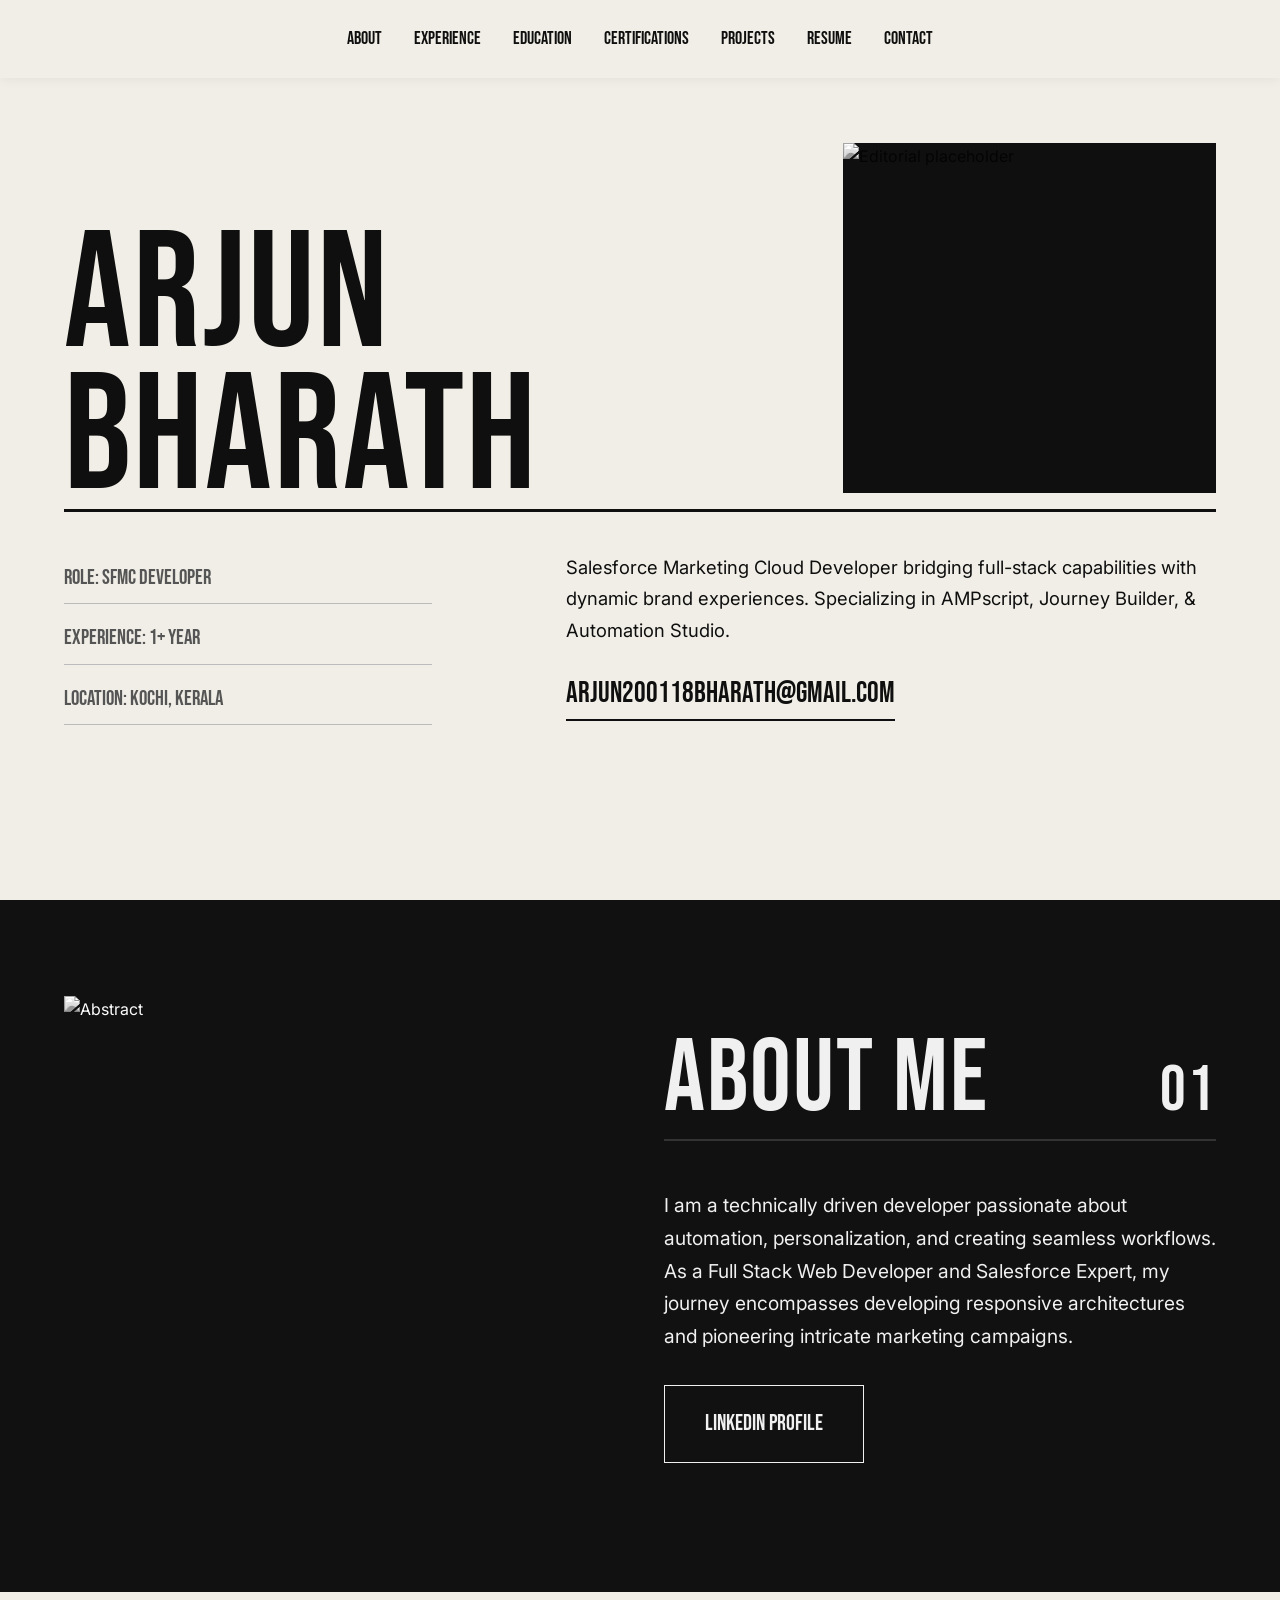
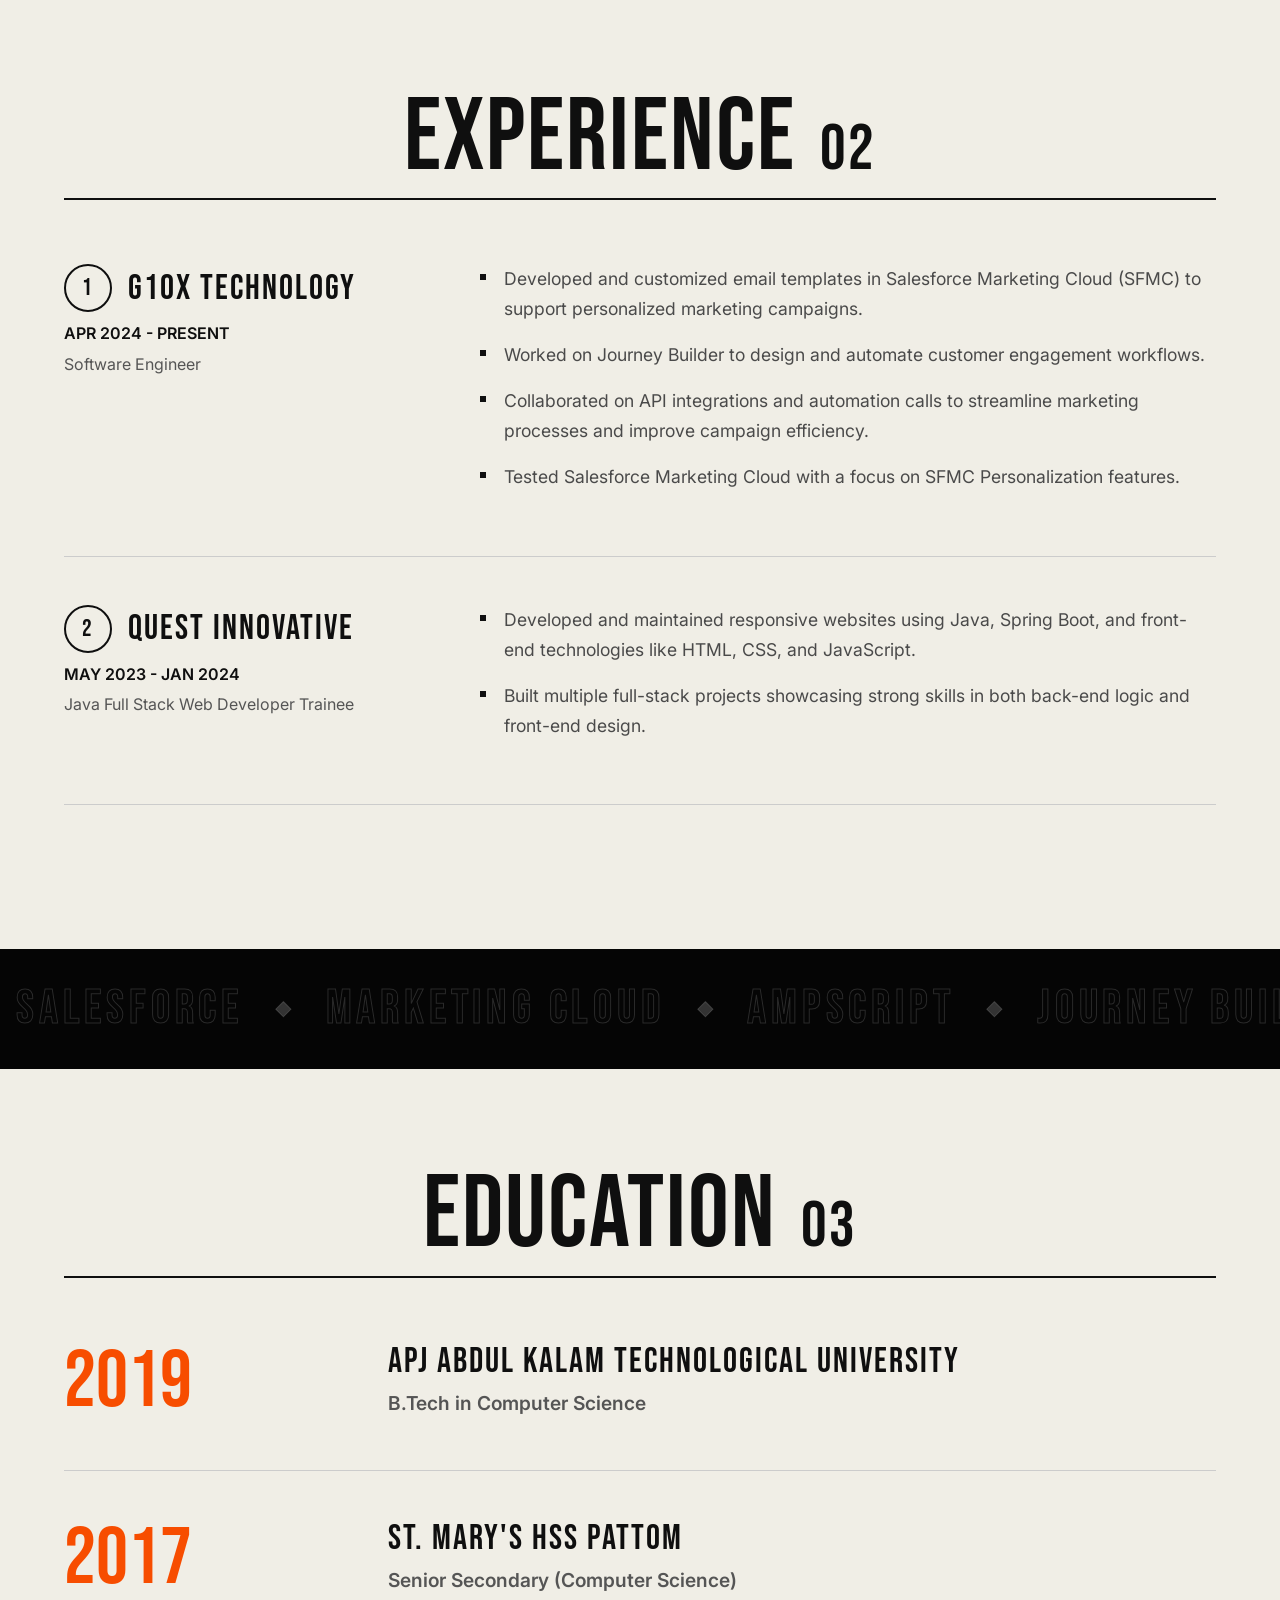
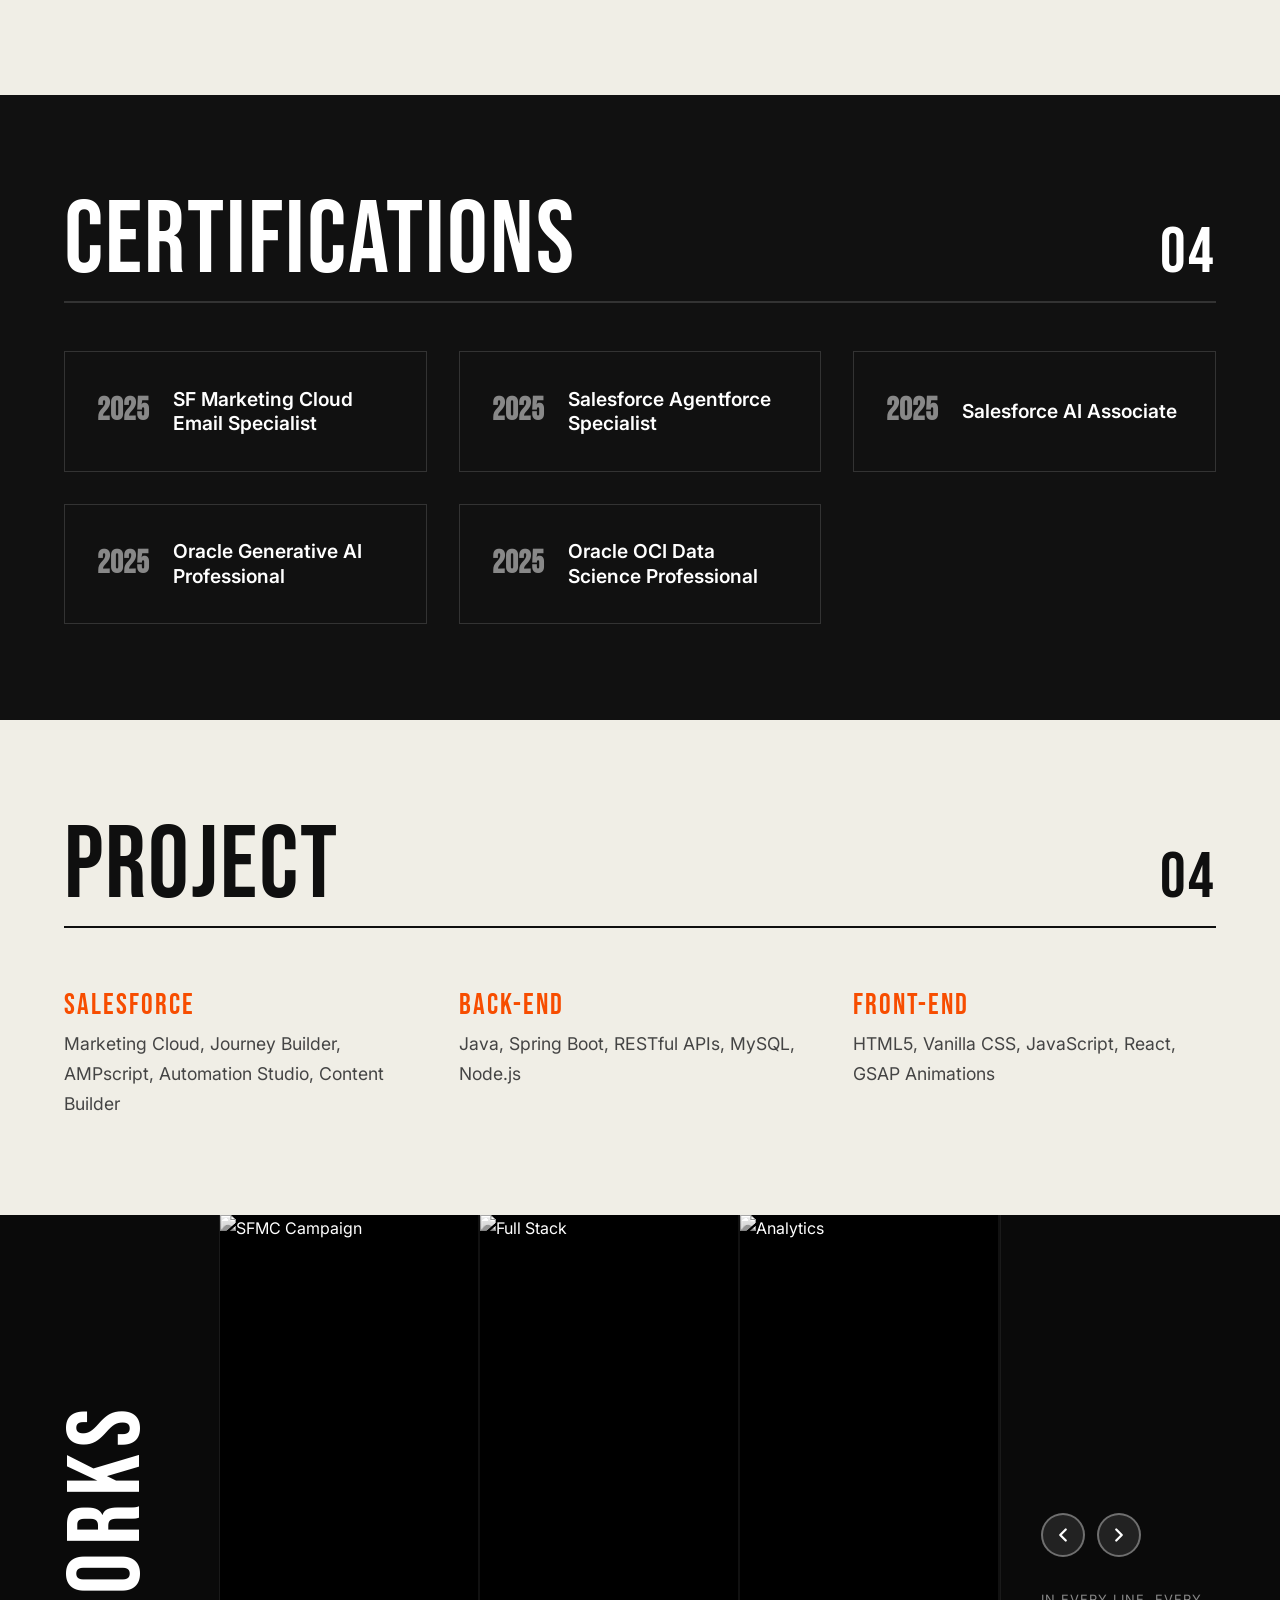
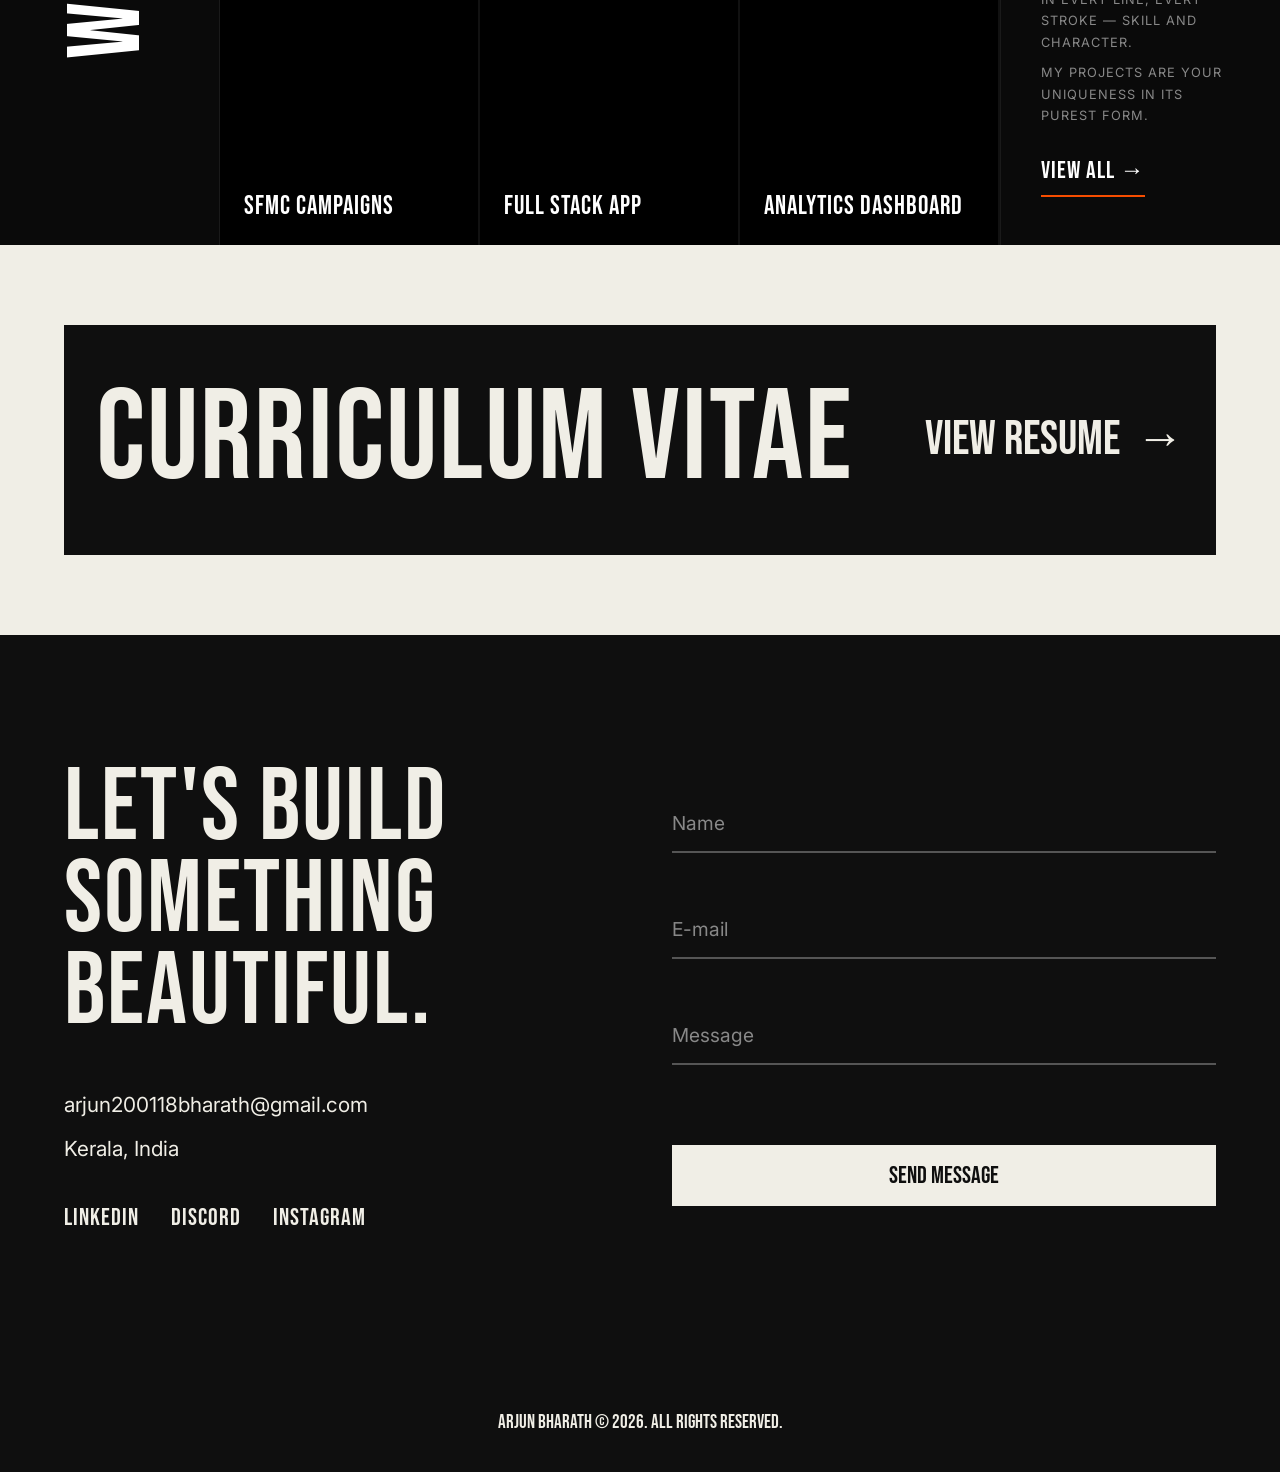
==== commit 07b7538a: "UI/UX enhancements: Pro design updates, removed dark mode, added kinetic flashlight marquee" ====
--- a/index.html
+++ b/index.html
@@ -9,22 +9,15 @@
     <link rel="preconnect" href="https://fonts.gstatic.com" crossorigin>
     <link href="https://fonts.googleapis.com/css2?family=Bebas+Neue&family=Inter:wght@300;400;600&display=swap" rel="stylesheet">
     <link rel="stylesheet" href="style.css">
+
 </head>
 <body>
     
     <nav class="navbar">
         <a href="#" class="nav-brand">
-            <div class="nav-gif-wrapper">
-                <img src="gif/e2cef156d0df0260c6bff65c5299db19.gif" alt="Logo" class="nav-gif">
-            </div>
             <span class="nav-arjun">ARJUN </span>
             <span class="nav-bharath">BHARATH</span>
         </a>
-        <div class="menu-toggle" id="mobile-menu">
-            <span class="bar"></span>
-            <span class="bar"></span>
-            <span class="bar"></span>
-        </div>
         <div class="nav-links" id="nav-links">
             <ul class="nav-list">
                 <li><a href="#about" class="scroll-link">About</a></li>
@@ -41,6 +34,15 @@
                 <a href="#" target="_blank">Ig.</a>
             </div>
         </div>
+        <!-- Right side: toggle + hamburger grouped -->
+        <div class="nav-right">
+
+            <div class="menu-toggle" id="mobile-menu">
+                <span class="bar"></span>
+                <span class="bar"></span>
+                <span class="bar"></span>
+            </div>
+        </div>
     </nav>
 
     <div id="smooth-wrapper">
@@ -117,6 +119,55 @@
                 </div>
             </section>
 
+            <!-- Interactive Flashlight Marquee Divider -->
+            <div class="interactive-divider" id="interactive-divider">
+                <div class="marquee-track">
+                    <div class="marquee-content bg-text">
+                        <span>SALESFORCE</span><span class="marquee-dot">◆</span>
+                        <span>MARKETING CLOUD</span><span class="marquee-dot">◆</span>
+                        <span>AMPSCRIPT</span><span class="marquee-dot">◆</span>
+                        <span>JOURNEY BUILDER</span><span class="marquee-dot">◆</span>
+                        <span>JAVA</span><span class="marquee-dot">◆</span>
+                        <span>SPRING BOOT</span><span class="marquee-dot">◆</span>
+                        <span>REACT</span><span class="marquee-dot">◆</span>
+                        <span>HTML / CSS</span><span class="marquee-dot">◆</span>
+                    </div>
+                    <div class="marquee-content bg-text" aria-hidden="true">
+                        <span>SALESFORCE</span><span class="marquee-dot">◆</span>
+                        <span>MARKETING CLOUD</span><span class="marquee-dot">◆</span>
+                        <span>AMPSCRIPT</span><span class="marquee-dot">◆</span>
+                        <span>JOURNEY BUILDER</span><span class="marquee-dot">◆</span>
+                        <span>JAVA</span><span class="marquee-dot">◆</span>
+                        <span>SPRING BOOT</span><span class="marquee-dot">◆</span>
+                        <span>REACT</span><span class="marquee-dot">◆</span>
+                        <span>HTML / CSS</span><span class="marquee-dot">◆</span>
+                    </div>
+                </div>
+
+                <div class="marquee-track fg-track" id="fg-track">
+                    <div class="marquee-content fg-text">
+                        <span>SALESFORCE</span><span class="marquee-dot">◆</span>
+                        <span>MARKETING CLOUD</span><span class="marquee-dot">◆</span>
+                        <span>AMPSCRIPT</span><span class="marquee-dot">◆</span>
+                        <span>JOURNEY BUILDER</span><span class="marquee-dot">◆</span>
+                        <span>JAVA</span><span class="marquee-dot">◆</span>
+                        <span>SPRING BOOT</span><span class="marquee-dot">◆</span>
+                        <span>REACT</span><span class="marquee-dot">◆</span>
+                        <span>HTML / CSS</span><span class="marquee-dot">◆</span>
+                    </div>
+                    <div class="marquee-content fg-text" aria-hidden="true">
+                        <span>SALESFORCE</span><span class="marquee-dot">◆</span>
+                        <span>MARKETING CLOUD</span><span class="marquee-dot">◆</span>
+                        <span>AMPSCRIPT</span><span class="marquee-dot">◆</span>
+                        <span>JOURNEY BUILDER</span><span class="marquee-dot">◆</span>
+                        <span>JAVA</span><span class="marquee-dot">◆</span>
+                        <span>SPRING BOOT</span><span class="marquee-dot">◆</span>
+                        <span>REACT</span><span class="marquee-dot">◆</span>
+                        <span>HTML / CSS</span><span class="marquee-dot">◆</span>
+                    </div>
+                </div>
+            </div>
+
             <section class="section-education gs-reveal" id="education">
                 <h2 class="section-title text-center">EDUCATION <span class="number">03</span></h2>
                 <div class="edu-timeline">
@@ -167,46 +218,52 @@
                 </div>
             </section>
 
-            <!-- Projects Accordion Section -->
-            <section class="section-projects accordion-theme gs-reveal" id="projects">
-                <div class="accordion-container">
-                    <!-- Static Intro slice -->
-                    <div class="accordion-intro">
-                        <h3>PROJECT HIGHLIGHTS</h3>
-                        <p>A curated collection of full stack builds and dynamic Salesforce campaigns.</p>
-                        <a href="projects.html" class="view-all">VIEW ALL &rarr;</a>
-                    </div>
-                    
-                    <!-- Accordion Gallery Slices -->
-                    <div class="accordion-gallery">
-                        <div class="accordion-slice active">
-                            <img src="https://images.unsplash.com/photo-1551288049-bebda4e38f71?ixlib=rb-4.0.3&auto=format&fit=crop&w=800&q=80" alt="SFMC Campaign">
-                            <div class="slice-content">
-                                <h3>SFMC CAMPAIGNS</h3>
-                                <p>Automated customer journeys & AMPscript functionality.</p>
-                            </div>
-                        </div>
-                        <div class="accordion-slice">
-                            <img src="https://images.unsplash.com/photo-1517694712202-14dd9538aa97?ixlib=rb-4.0.3&auto=format&fit=crop&w=800&q=80" alt="Full Stack">
-                            <div class="slice-content">
-                                <h3>FULL STACK APP</h3>
-                                <p>Responsive Java & Spring Boot application architecture.</p>
-                            </div>
-                        </div>
-                        <div class="accordion-slice">
-                            <img src="https://images.unsplash.com/photo-1460925895917-afdab827c52f?ixlib=rb-4.0.3&auto=format&fit=crop&w=800&q=80" alt="Data Analytics">
-                            <div class="slice-content">
-                                <h3>ANALYTICS DASHBOARD</h3>
-                                <p>Interactive data visualization interface.</p>
-                            </div>
-                        </div>
-                        <div class="accordion-slice">
-                            <img src="https://images.unsplash.com/photo-1542744173-8e7e53415bb0?ixlib=rb-4.0.3&auto=format&fit=crop&w=800&q=80" alt="B2B E-commerce">
-                            <div class="slice-content">
-                                <h3>B2B E-COMMERCE</h3>
-                                <p>Robust purchasing platform with dynamic pricing.</p>
-                            </div>
-                        </div>
+            <!-- Works Section (Cinematic Gallery) -->
+            <section class="section-works gs-reveal" id="projects">
+                <div class="works-layout">
+                    <!-- Left: Title -->
+                    <div class="works-header">
+                        <h2 class="works-title">WORKS</h2>
+                    </div>
+                    <!-- Center: Horizontal Image Reel -->
+                    <div class="works-reel-wrapper">
+                        <div class="works-reel" id="works-reel">
+                            <div class="works-slide">
+                                <img src="https://images.unsplash.com/photo-1551288049-bebda4e38f71?ixlib=rb-4.0.3&auto=format&fit=crop&w=900&q=80" alt="SFMC Campaign">
+                                <div class="works-slide-label">SFMC CAMPAIGNS</div>
+                            </div>
+                            <div class="works-slide">
+                                <img src="https://images.unsplash.com/photo-1517694712202-14dd9538aa97?ixlib=rb-4.0.3&auto=format&fit=crop&w=900&q=80" alt="Full Stack">
+                                <div class="works-slide-label">FULL STACK APP</div>
+                            </div>
+                            <div class="works-slide">
+                                <img src="https://images.unsplash.com/photo-1460925895917-afdab827c52f?ixlib=rb-4.0.3&auto=format&fit=crop&w=900&q=80" alt="Analytics">
+                                <div class="works-slide-label">ANALYTICS DASHBOARD</div>
+                            </div>
+                            <div class="works-slide">
+                                <img src="https://images.unsplash.com/photo-1542744173-8e7e53415bb0?ixlib=rb-4.0.3&auto=format&fit=crop&w=900&q=80" alt="B2B E-Commerce">
+                                <div class="works-slide-label">B2B E-COMMERCE</div>
+                            </div>
+                            <div class="works-slide">
+                                <img src="https://images.unsplash.com/photo-1555421689-d68471e189f2?ixlib=rb-4.0.3&auto=format&fit=crop&w=900&q=80" alt="Journey Builder">
+                                <div class="works-slide-label">JOURNEY BUILDER</div>
+                            </div>
+                        </div>
+                    </div>
+                    <!-- Right: Arrows + Tagline + Link -->
+                    <div class="works-tagline">
+                        <!-- Navigation Arrows moved here so they never overlap slide labels -->
+                        <div class="works-nav">
+                            <button class="works-arrow" id="works-prev" aria-label="Previous">
+                                <svg width="22" height="22" viewBox="0 0 24 24" fill="none" stroke="currentColor" stroke-width="2.5" stroke-linecap="round" stroke-linejoin="round"><polyline points="15 18 9 12 15 6"/></svg>
+                            </button>
+                            <button class="works-arrow" id="works-next" aria-label="Next">
+                                <svg width="22" height="22" viewBox="0 0 24 24" fill="none" stroke="currentColor" stroke-width="2.5" stroke-linecap="round" stroke-linejoin="round"><polyline points="9 18 15 12 9 6"/></svg>
+                            </button>
+                        </div>
+                        <p>IN EVERY LINE, EVERY STROKE — SKILL AND CHARACTER.</p>
+                        <p>MY PROJECTS ARE YOUR UNIQUENESS IN ITS PUREST FORM.</p>
+                        <a href="projects.html" class="works-view-all">VIEW ALL &rarr;</a>
                     </div>
                 </div>
             </section>
--- a/style.css
+++ b/style.css
@@ -5,7 +5,13 @@
     --accent-color: #f74d00;
     --font-heading: 'Bebas Neue', Impact, sans-serif;
     --font-body: 'Inter', Helvetica, Arial, sans-serif;
-}
+    --nav-bg: #f0eee6;
+    --nav-shadow: rgba(0,0,0,0.06);
+    --card-bg: #fff;
+    --muted-color: #555;
+}
+
+
 
 ::selection {
     background-color: var(--accent-color);
@@ -44,7 +50,7 @@
     color: var(--text-color);
     font-family: var(--font-body);
     font-size: 16px;
-    line-height: 1.6;
+    line-height: 1.7;
     overflow-x: hidden;
 }
 
@@ -186,6 +192,7 @@
 .hero-meta p {
     font-family: var(--font-heading);
     font-size: 1.3rem;
+    color: var(--muted-color);
     border-bottom: 1px solid #bcbcbc;
     padding: 0.5rem 0;
 }
@@ -202,6 +209,12 @@
     font-family: var(--font-heading);
     font-size: 1.8rem;
     border-bottom: 2px solid var(--border-color);
+    transition: color 0.4s ease, border-color 0.4s ease;
+}
+
+.hero-link:hover {
+    color: var(--accent-color);
+    border-color: var(--accent-color);
 }
 
 @media (max-width: 768px) {
@@ -261,9 +274,7 @@
 
 /* Experience */
 .timeline {
-    border-top: 2px solid var(--border-color);
-    padding-top: 3rem;
-    margin-top: -3rem;
+    padding-top: 1rem;
 }
 
 .timeline-item {
@@ -273,6 +284,13 @@
     border-bottom: 1px solid #ccc;
     padding-bottom: 3rem;
     margin-bottom: 3rem;
+    transition: transform 0.4s ease;
+}
+
+.timeline-item:hover .circle-num {
+    background-color: var(--text-color);
+    color: var(--bg-color);
+    transform: scale(1.1);
 }
 
 .timeline-meta h3 {
@@ -292,6 +310,7 @@
     border: 2px solid var(--text-color);
     border-radius: 50%;
     font-size: 1.5rem;
+    transition: background-color 0.4s ease, color 0.4s ease, transform 0.4s cubic-bezier(0.25, 1, 0.5, 1);
 }
 
 .timeline-meta p {
@@ -306,6 +325,7 @@
 
 .timeline-desc {
     font-size: 1.1rem;
+    color: #4a4a4a;
 }
 
 .timeline-desc ul {
@@ -337,9 +357,7 @@
 
 /* Education */
 .edu-timeline {
-    border-top: 2px solid var(--border-color);
-    padding-top: 3rem;
-    margin-top: -3rem;
+    padding-top: 1rem;
 }
 
 .edu-item {
@@ -396,7 +414,7 @@
 
 .cert-grid {
     display: grid;
-    grid-template-columns: repeat(auto-fit, minmax(320px, 1fr));
+    grid-template-columns: repeat(auto-fit, minmax(min(320px, 100%), 1fr));
     gap: 2rem;
 }
 
@@ -408,11 +426,12 @@
     display: flex;
     align-items: center;
     gap: 1.5rem;
-    transition: background-color 0.3s;
+    transition: background-color 0.3s, transform 0.4s cubic-bezier(0.25, 1, 0.5, 1);
 }
 
 .cert-item:hover {
     background-color: #222;
+    transform: translateY(-4px);
 }
 
 .cert-name {
@@ -445,135 +464,266 @@
     color: #444;
 }
 
-/* Accordion Gallery */
-.section-projects.accordion-theme {
+/* Flashlight Marquee Divider */
+.interactive-divider {
+    width: 100%;
+    height: 120px;
+    background-color: #050505;
+    position: relative;
+    display: flex;
+    align-items: center;
+    overflow: hidden;
+    cursor: crosshair;
+}
+
+.marquee-track {
+    display: flex;
+    width: max-content;
+    animation: marquee-scroll 25s linear infinite;
+    position: absolute;
+    top: 50%;
+    transform: translateY(-50%);
+}
+
+.fg-track {
+    z-index: 2;
+    pointer-events: none;
+    clip-path: circle(0px at 50% 50%);
+}
+
+.marquee-content {
+    display: flex;
+    align-items: center;
+    flex-shrink: 0;
+}
+
+.marquee-content.bg-text span {
+    font-family: var(--font-heading);
+    font-size: 3rem;
+    color: transparent;
+    -webkit-text-stroke: 1px rgba(255, 255, 255, 0.15);
+    letter-spacing: 0.1em;
+    padding: 0 1rem;
+    white-space: nowrap;
+}
+
+.marquee-content.fg-text span {
+    font-family: var(--font-heading);
+    font-size: 3rem;
+    color: var(--accent-color);
+    letter-spacing: 0.1em;
+    padding: 0 1rem;
+    white-space: nowrap;
+    text-shadow: 0 0 20px rgba(247, 77, 0, 0.6);
+}
+
+.marquee-dot {
+    font-family: var(--font-body) !important;
+    font-size: 1rem !important;
+    color: #333 !important;
+}
+
+.fg-text .marquee-dot {
+    color: #fff !important;
+    text-shadow: 0 0 10px rgba(255, 255, 255, 0.6);
+}
+
+@keyframes marquee-scroll {
+    0% { transform: translate(0, -50%); }
+    100% { transform: translate(-50%, -50%); }
+}
+
+/* Works Cinematic Gallery */
+.section-works {
     background-color: #000;
     color: #fff;
-    padding: 0; /* Full bleed layout */
-    margin: 5rem 0; /* separate from previous stuff */
-}
-.accordion-container {
-    display: flex;
-    height: 75vh;
-    min-height: 500px;
-    width: 100%;
-}
-.accordion-intro {
-    flex: 0 0 350px;
-    padding: 4rem;
-    display: flex;
-    flex-direction: column;
+    padding: 0;
+    overflow: hidden;
+}
+
+.works-layout {
+    display: grid;
+    grid-template-columns: 220px 1fr 280px;
+    min-height: 70vh;
+}
+
+.works-header {
+    background-color: #0a0a0a;
+    display: flex;
+    align-items: center;
     justify-content: center;
-    background-color: #0a0a0a;
-}
-.accordion-intro h3 {
-    font-family: var(--font-heading);
-    font-size: clamp(2.5rem, 5vw, 4rem);
-    line-height: 0.9;
-    margin-bottom: 1rem;
+    padding: 3rem 2rem;
+    border-right: 1px solid #1a1a1a;
+}
+
+.works-title {
+    font-family: var(--font-heading);
+    font-size: clamp(4rem, 8vw, 8rem);
+    writing-mode: vertical-rl;
+    text-orientation: mixed;
+    transform: rotate(180deg);
     color: #fff;
-}
-.accordion-intro p {
-    font-size: 1.1rem;
-    color: #aaa;
-    margin-bottom: 2.5rem;
-}
-.view-all {
-    font-family: var(--font-heading);
-    font-size: 1.5rem;
-    letter-spacing: 1px;
-    color: #fff;
-    border-bottom: 2px solid var(--accent-color);
-    padding-bottom: 0.2rem;
-    align-self: flex-start;
-    transition: color 0.3s;
-}
-.view-all:hover {
-    color: var(--accent-color);
-}
-
-.accordion-gallery {
-    display: flex;
-    flex: 1;
-}
-.accordion-slice {
-    flex: 1;
+    letter-spacing: 0.5rem;
+    line-height: 1;
+}
+
+.works-reel-wrapper {
     position: relative;
     overflow: hidden;
-    transition: flex 0.7s cubic-bezier(0.25, 1, 0.5, 1);
+    background-color: #000;
+}
+
+.works-reel {
+    display: flex;
+    height: 100%;
+    transition: transform 0.7s cubic-bezier(0.25, 1, 0.5, 1);
+}
+
+.works-slide {
+    flex: 0 0 calc(100% / 3);
+    position: relative;
+    overflow: hidden;
+    border-right: 2px solid #111;
     cursor: pointer;
-    border-left: 2px solid #000; /* Separator lines */
-}
-.accordion-slice img {
-    position: absolute;
-    top: 0;
-    left: 0;
+}
+
+.works-slide img {
     width: 100%;
     height: 100%;
     object-fit: cover;
-    filter: grayscale(100%);
-    transition: filter 0.6s ease, transform 1s ease;
-}
-.accordion-slice:hover {
-    flex: 4; /* Dramatically expands active item */
-}
-.accordion-slice:hover img {
-    filter: grayscale(0%);
-    transform: scale(1.05); /* Slow ambient zoom */
-}
-.slice-content {
+    filter: grayscale(100%) contrast(1.1);
+    transition: filter 0.5s ease, transform 0.6s ease;
+    display: block;
+}
+
+.works-slide:hover img {
+    filter: grayscale(0%) contrast(1);
+    transform: scale(1.06);
+}
+
+.works-slide-label {
     position: absolute;
     bottom: 0;
     left: 0;
     width: 100%;
-    padding: 4rem 2rem 2rem 2rem;
-    background: linear-gradient(to top, rgba(0,0,0,0.95) 0%, transparent 100%);
-    opacity: 0;
-    transform: translateY(20px);
-    transition: all 0.5s ease 0.3s;
-    pointer-events: none;
-}
-.accordion-slice:hover .slice-content {
-    opacity: 1;
+    padding: 3rem 1.5rem 1.5rem;
+    font-family: var(--font-heading);
+    font-size: 1.6rem;
+    color: #fff;
+    background: linear-gradient(to top, rgba(0,0,0,0.9) 0%, transparent 100%);
+    letter-spacing: 1px;
+    transform: translateY(8px);
+    transition: transform 0.4s ease;
+}
+
+.works-slide:hover .works-slide-label {
     transform: translateY(0);
 }
-.slice-content h3 {
-    font-size: 2.5rem;
-    margin-bottom: 0.5rem;
-    line-height: 1;
+
+/* Arrow Navigation — sits inside the tagline panel */
+.works-nav {
+    display: flex;
+    gap: 0.75rem;
+    margin-bottom: 1.5rem;
+}
+
+.works-arrow {
+    width: 44px;
+    height: 44px;
+    border-radius: 50%;
+    background: rgba(255,255,255,0.1);
+    border: 2px solid rgba(255,255,255,0.35);
     color: #fff;
-}
-.slice-content p {
-    font-size: 1.1rem;
-    color: #ccc;
+    display: flex;
+    align-items: center;
+    justify-content: center;
+    cursor: pointer;
+    transition: background 0.3s, border-color 0.3s, transform 0.2s;
+    backdrop-filter: blur(6px);
+}
+
+.works-arrow:hover {
+    background: var(--accent-color);
+    border-color: var(--accent-color);
+    transform: scale(1.1);
+}
+
+/* Right Tagline Panel */
+.works-tagline {
+    background-color: #0a0a0a;
+    border-left: 1px solid #1a1a1a;
+    display: flex;
+    flex-direction: column;
+    justify-content: flex-end;
+    padding: 3rem 2.5rem;
+    gap: 0.5rem;
+}
+
+.works-tagline p {
+    font-size: 0.8rem;
+    color: #888;
+    line-height: 1.7;
+    letter-spacing: 0.08em;
+    text-transform: uppercase;
+}
+
+.works-view-all {
+    font-family: var(--font-heading);
+    font-size: 1.5rem;
+    color: #fff;
+    letter-spacing: 1px;
+    border-bottom: 2px solid var(--accent-color);
+    padding-bottom: 0.2rem;
+    align-self: flex-start;
+    margin-top: 1rem;
+    transition: color 0.3s;
+}
+
+.works-view-all:hover {
+    color: var(--accent-color);
 }
 
 @media (max-width: 900px) {
-    .accordion-container {
-        flex-direction: column;
-        height: auto;
-    }
-    .accordion-intro {
-        flex: auto;
-        padding: 3rem 2rem;
-    }
-    .accordion-gallery {
-        flex-direction: column;
-        height: auto; /* Allow natural stacking instead of squishing into 70vh */
-    }
-    .accordion-slice {
+    .works-layout {
+        grid-template-columns: 1fr;
+        grid-template-rows: auto auto auto;
+        min-height: auto;
+    }
+
+    .works-header {
+        padding: 2.5rem 2rem;
+        border-right: none;
+        border-bottom: 1px solid #1a1a1a;
+        justify-content: flex-start;
+    }
+
+    .works-title {
+        writing-mode: horizontal-tb;
+        transform: none;
+        font-size: clamp(4rem, 15vw, 7rem);
+        letter-spacing: 0.3rem;
+    }
+
+    .works-reel-wrapper {
+        height: 320px;
+    }
+
+    .works-slide {
+        flex: 0 0 80%;
+    }
+
+    .works-slide img {
+        filter: grayscale(0%);
+    }
+
+    .works-slide-label {
+        transform: translateY(0);
+    }
+
+    .works-tagline {
         border-left: none;
-        border-top: 2px solid #000;
-        height: 350px; /* Fixed height for mobile cards */
-        flex: none !important; /* Disable flex growth on hover for mobile */
-    }
-    .accordion-slice img {
-        filter: grayscale(0%); /* Always color on mobile */
-    }
-    .slice-content {
-        opacity: 1; /* Always show text on mobile */
-        transform: translateY(0);
-        pointer-events: auto; /* Allow clicking links if added inside later */
+        border-top: 1px solid #1a1a1a;
+        padding: 2.5rem 2rem;
     }
 }
 
@@ -592,8 +742,9 @@
     border-top: 3px solid var(--text-color);
     border-bottom: 3px solid var(--text-color);
     padding: 3rem 2rem;
-    transition: background-color 0.4s, padding 0.4s;
+    transition: background-color 0.5s cubic-bezier(0.25, 1, 0.5, 1), padding 0.5s cubic-bezier(0.25, 1, 0.5, 1);
     cursor: pointer;
+    overflow: hidden;
 }
 
 .resume-banner .massive-text {
@@ -612,10 +763,18 @@
     white-space: nowrap;
 }
 
+.resume-banner .btn-text .arrow {
+    transition: transform 0.4s cubic-bezier(0.25, 1, 0.5, 1);
+}
+
 .resume-banner:hover {
     background-color: var(--accent-color);
     color: #fff;
-    padding: 3rem 3rem;
+    padding: 3rem 4rem;
+}
+
+.resume-banner:hover .btn-text .arrow {
+    transform: translateX(10px);
 }
 
 @media (max-width: 768px) {
@@ -721,6 +880,15 @@
     }
 }
 
+
+
+/* Nav Right Group (toggle + hamburger) */
+.nav-right {
+    display: flex;
+    align-items: center;
+    gap: 1rem;
+}
+
 /* Navbar */
 .navbar {
     position: fixed;
@@ -731,10 +899,11 @@
     justify-content: space-between;
     align-items: center;
     padding: 1.5rem 5%;
-    background-color: var(--bg-color);
+    background-color: var(--nav-bg);
     border-bottom: none;
     z-index: 1000;
-    transition: padding 0.3s ease;
+    transition: padding 0.3s ease, background-color 0.3s ease;
+    box-shadow: 0 1px 12px var(--nav-shadow);
 }
 
 .navbar.scrolled {
@@ -743,12 +912,12 @@
 
 .nav-brand {
     font-family: var(--font-heading);
-    font-size: 1.8rem;
+    font-size: 1.3rem;
     line-height: 1;
     display: flex;
-    overflow: hidden;
     align-items: center;
-    /* Center the GIF vertically relative to text */
+    flex-shrink: 0;
+    letter-spacing: 1px;
 }
 
 .nav-gif-wrapper {
@@ -866,6 +1035,7 @@
 }
 
 @media (max-width: 768px) {
+    /* On mobile the menu-toggle inside nav-right is shown */
     .menu-toggle {
         display: flex;
     }
@@ -876,15 +1046,17 @@
         right: -100%;
         width: 100%;
         height: 100vh;
+        height: 100dvh;
         background-color: var(--text-color);
         color: var(--bg-color);
         flex-direction: column;
         justify-content: center;
         align-items: flex-start;
-        padding-left: 15%;
-        transition: right 0.4s ease;
+        padding: 0 0 0 10%;
+        transition: right 0.45s cubic-bezier(0.23, 1, 0.32, 1);
         z-index: 998;
         display: flex;
+        /* REMOVED position: relative that was overriding position: fixed */
     }
 
     .nav-links.active {
@@ -898,12 +1070,18 @@
     }
 
     .nav-list a {
-        font-size: 4rem;
-        /* Massive font */
+        font-size: 2.2rem;
         line-height: 1;
         letter-spacing: 2px;
         color: var(--bg-color);
         transition: color 0.3s ease;
+    }
+
+    .theme-toggle {
+        /* Toggle stays visible in the main navbar on mobile - keep its own colors */
+        width: 36px;
+        height: 36px;
+        margin-left: 0;
     }
 
     .nav-list a:hover,
@@ -920,6 +1098,7 @@
         gap: 2rem;
         position: absolute;
         bottom: 8%;
+        left: 10%;
     }
 
     .mobile-socials a {
@@ -947,6 +1126,11 @@
     .menu-toggle.active .bar:nth-child(3) {
         transform: translateY(-9.5px) rotate(-45deg);
         background-color: var(--bg-color);
+    }
+
+    /* Lock body scroll when nav is open */
+    body.nav-open {
+        overflow: hidden;
     }
 }
 
@@ -1032,7 +1216,7 @@
 }
 .all-projects-grid {
     display: grid;
-    grid-template-columns: repeat(auto-fill, minmax(320px, 1fr));
+    grid-template-columns: repeat(auto-fill, minmax(min(320px, 100%), 1fr));
     gap: 3rem;
     margin-top: 4rem;
 }
@@ -1096,4 +1280,451 @@
     background: var(--accent-color);
     border-color: var(--accent-color);
     color: #fff;
+}
+
+/* ================================================
+   MOBILE RESPONSIVENESS OVERHAUL
+   ================================================ */
+
+/* Tablets & Smaller (≤ 768px) */
+@media (max-width: 768px) {
+    /* Section padding */
+    section,
+    header,
+    footer {
+        padding: 4rem 5%;
+    }
+
+    .section-hero {
+        min-height: auto;
+        padding-top: 6rem;
+        padding-bottom: 3rem;
+    }
+
+    /* Hero email link */
+    .hero-link {
+        font-size: 1.3rem;
+        word-break: break-all;
+    }
+
+    /* Section titles */
+    .section-title {
+        font-size: clamp(2.5rem, 8vw, 5rem);
+        margin-bottom: 2rem;
+        flex-wrap: wrap;
+        gap: 0.5rem;
+    }
+
+    .number {
+        font-size: clamp(1.5rem, 5vw, 3rem);
+    }
+
+    /* Timeline descriptions */
+    .timeline-meta h3 {
+        font-size: 1.6rem;
+    }
+
+    /* Education */
+    .edu-details h3 {
+        font-size: 1.6rem;
+    }
+
+    /* Certifications */
+    .cert-item {
+        padding: 1.5rem;
+        font-size: 1rem;
+        gap: 1rem;
+    }
+
+    .cert-year {
+        font-size: 1.6rem;
+    }
+
+    /* Works section mobile */
+    .works-reel-wrapper {
+        height: 280px;
+    }
+
+    .works-slide {
+        flex: 0 0 85%;
+    }
+
+    .works-slide-label {
+        font-size: 1.3rem;
+        padding: 2rem 1rem 1rem;
+    }
+
+    .works-tagline {
+        padding: 2rem 5%;
+    }
+
+    .works-tagline p {
+        font-size: 0.75rem;
+    }
+
+    /* Resume Banner */
+    .section-resume {
+        margin: 3rem 5%;
+    }
+
+    .resume-banner {
+        padding: 2rem 1.5rem;
+    }
+
+    .resume-banner .massive-text {
+        font-size: clamp(2rem, 8vw, 4rem);
+    }
+
+    .resume-banner .btn-text {
+        font-size: clamp(1.2rem, 4vw, 2rem);
+    }
+
+    /* Contact */
+    .section-connect {
+        padding: 5rem 5%;
+    }
+
+    .massive-title {
+        font-size: clamp(2.5rem, 8vw, 4rem);
+        margin-bottom: 2rem;
+    }
+
+    .connect-socials {
+        gap: 1.5rem;
+        flex-wrap: wrap;
+    }
+
+    /* Modals */
+    .modal-content {
+        padding: 2rem;
+        width: 92%;
+        max-height: 90vh;
+        overflow-y: auto;
+    }
+
+    #modal-title {
+        font-size: 2rem;
+    }
+
+    .modal-year {
+        font-size: 1.5rem;
+    }
+
+    /* Project modal */
+    #project-modal .modal-content {
+        max-width: 95%;
+    }
+
+    .project-modal-img,
+    #project-modal .project-modal-img {
+        height: 220px !important;
+    }
+
+    #project-modal-title {
+        font-size: 2rem !important;
+        bottom: 12px !important;
+        left: 16px !important;
+    }
+
+    #project-modal .modal-inner {
+        padding: 20px !important;
+    }
+
+    #project-modal-desc {
+        font-size: 1rem !important;
+    }
+
+    /* Skills container */
+    .skills-container {
+        grid-template-columns: 1fr;
+        gap: 1.5rem;
+    }
+
+    /* Projects page */
+    .page-all-projects {
+        padding-top: 8rem;
+        padding-bottom: 3rem;
+    }
+
+    .all-projects-grid {
+        gap: 2rem;
+    }
+
+    .card-img-light {
+        height: 200px;
+    }
+
+    .card-body-light {
+        padding: 1.5rem;
+    }
+
+    .card-body-light h3 {
+        font-size: 1.8rem;
+    }
+}
+
+/* Small phones (≤ 480px) */
+@media (max-width: 480px) {
+    section,
+    header,
+    footer {
+        padding: 3rem 4%;
+    }
+
+    .section-hero {
+        padding-top: 5rem;
+    }
+
+    .hero-title {
+        font-size: clamp(3rem, 13vw, 6rem);
+    }
+
+    .hero-meta p {
+        font-size: 1.1rem;
+    }
+
+    .hero-desc {
+        font-size: 1rem;
+    }
+
+    .hero-link {
+        font-size: 1.1rem;
+    }
+
+    .hero-img-wrapper {
+        height: 200px;
+    }
+
+    .section-title {
+        font-size: clamp(2rem, 10vw, 3.5rem);
+        margin-bottom: 1.5rem;
+    }
+
+    .number {
+        font-size: clamp(1.2rem, 5vw, 2rem);
+    }
+
+    /* About */
+    .about-desc p {
+        font-size: 1rem;
+    }
+
+    .img-container {
+        height: 250px;
+    }
+
+    .link-btn {
+        padding: 1rem 2rem;
+        font-size: 1.2rem;
+    }
+
+    /* Experience */
+    .timeline-meta h3 {
+        font-size: 1.4rem;
+        gap: 0.6rem;
+    }
+
+    .circle-num {
+        width: 2.4rem;
+        height: 2.4rem;
+        font-size: 1.2rem;
+    }
+
+    .timeline-desc {
+        font-size: 0.95rem;
+    }
+
+    /* Education */
+    .edu-details h3 {
+        font-size: 1.4rem;
+    }
+
+    .edu-details p {
+        font-size: 1rem;
+    }
+
+    .edu-year {
+        font-size: clamp(2.5rem, 8vw, 4rem);
+    }
+
+    /* Certifications */
+    .cert-item {
+        padding: 1.2rem;
+        font-size: 0.95rem;
+        gap: 0.8rem;
+    }
+
+    .cert-year {
+        font-size: 1.4rem;
+        flex-shrink: 0;
+    }
+
+    .cert-name {
+        font-size: 0.95rem;
+    }
+
+    /* Skills */
+    .skill-category h3 {
+        font-size: 1.4rem;
+    }
+
+    .skill-category p {
+        font-size: 0.95rem;
+    }
+
+    /* Marquee divider */
+    .marquee-divider {
+        padding: 0.8rem 0;
+    }
+
+    .marquee-content span {
+        font-size: 1rem;
+        padding: 0 0.5rem;
+    }
+
+    /* Works Section */
+    .works-header {
+        padding: 1.5rem 4%;
+    }
+
+    .works-title {
+        font-size: clamp(3rem, 12vw, 5rem);
+    }
+
+    .works-reel-wrapper {
+        height: 250px;
+    }
+
+    .works-slide {
+        flex: 0 0 90%;
+    }
+
+    .works-slide-label {
+        font-size: 1.1rem;
+    }
+
+    .works-tagline {
+        padding: 1.5rem 4%;
+    }
+
+    .works-view-all {
+        font-size: 1.2rem;
+    }
+
+    /* Resume Banner */
+    .section-resume {
+        margin: 2rem 4%;
+    }
+
+    .resume-banner {
+        padding: 1.5rem 1.2rem;
+    }
+
+    .resume-banner .massive-text {
+        font-size: clamp(1.8rem, 7vw, 3rem);
+    }
+
+    .resume-banner .btn-text {
+        font-size: clamp(1rem, 3.5vw, 1.5rem);
+    }
+
+    /* Contact */
+    .section-connect {
+        padding: 3.5rem 4%;
+    }
+
+    .massive-title {
+        font-size: clamp(2rem, 8vw, 3rem);
+        margin-bottom: 1.5rem;
+    }
+
+    .connect-info p,
+    .connect-info a {
+        font-size: 1.1rem;
+    }
+
+    .connect-socials a {
+        font-size: 1.2rem;
+    }
+
+    .minimal-form {
+        gap: 2rem;
+    }
+
+    .form-row input {
+        font-size: 1rem;
+        padding: 0.8rem 0;
+    }
+
+    .submit-btn {
+        font-size: 1.2rem;
+        padding: 0.8rem 2rem;
+    }
+
+    /* Nav mobile menu links */
+    .nav-list a {
+        font-size: 1.8rem;
+    }
+
+    .mobile-socials a {
+        font-size: 1rem;
+    }
+
+    /* Modals */
+    .modal-content {
+        padding: 1.5rem;
+        width: 95%;
+    }
+
+    #modal-title {
+        font-size: 1.6rem;
+    }
+
+    .cert-img-placeholder {
+        height: 200px !important;
+    }
+
+    .cert-img-placeholder span {
+        font-size: 1.2rem !important;
+    }
+
+    /* Project modal */
+    .project-modal-img,
+    #project-modal .project-modal-img {
+        height: 180px !important;
+    }
+
+    #project-modal-title {
+        font-size: 1.6rem !important;
+        bottom: 10px !important;
+        left: 12px !important;
+    }
+
+    /* Projects page */
+    .page-all-projects {
+        padding-top: 6rem;
+    }
+
+    .card-img-light {
+        height: 180px;
+    }
+
+    .card-body-light h3 {
+        font-size: 1.5rem;
+    }
+
+    .card-body-light p {
+        font-size: 0.95rem;
+    }
+
+    .card-btn-light {
+        font-size: 0.9rem;
+        padding: 0.35rem 1rem;
+    }
+
+    /* Footer */
+    .site-footer {
+        font-size: 0.95rem;
+        padding: 1.5rem 4%;
+    }
 }
